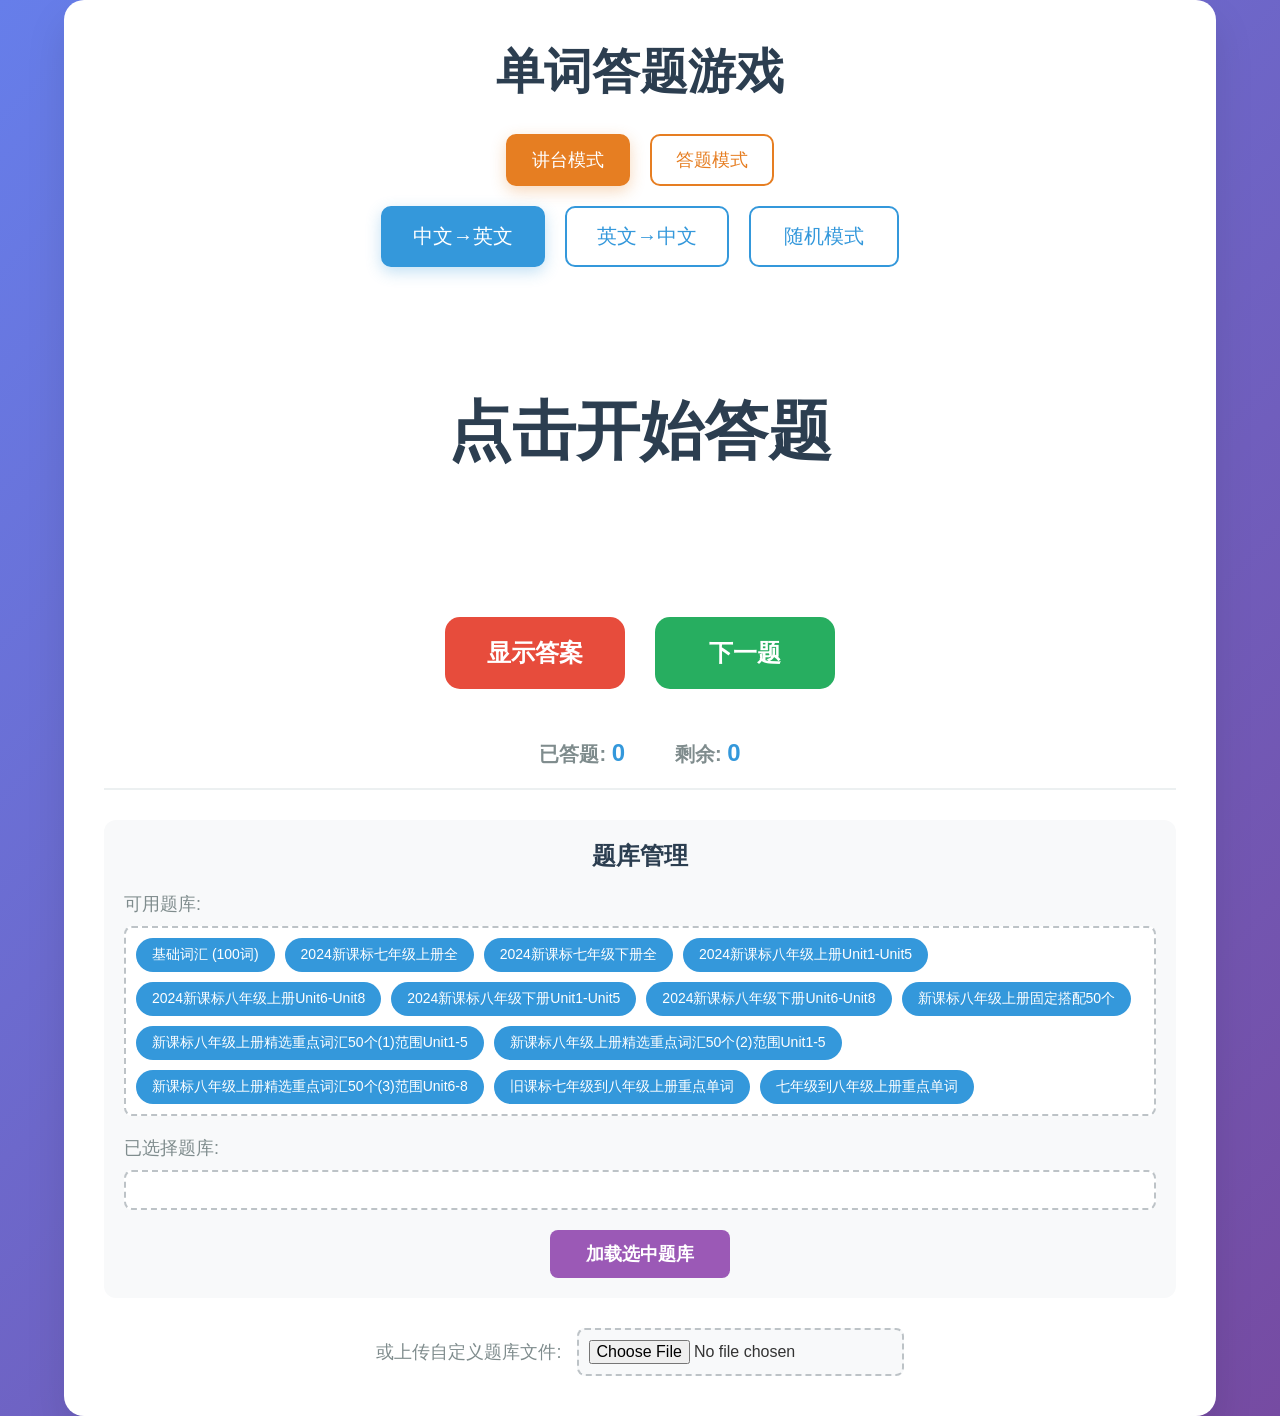
==== index.html @ ac14f1bc "feat: 加入多选题库 fix: 题库名称错误 feat: 加入更多题库" ====
<!DOCTYPE html>
<html lang="zh-CN">
<head>
    <meta charset="UTF-8">
    <meta name="viewport" content="width=device-width, initial-scale=1.0">
    <title>单词答题游戏</title>
    <link rel="stylesheet" href="styles.css">
</head>
<body>
    <div class="container">
        <header>
            <h1>单词答题游戏</h1>
            <div class="app-mode-selector">
                <button id="lecture-mode" class="app-mode-btn active">讲台模式</button>
                <button id="quiz-mode" class="app-mode-btn">答题模式</button>
            </div>
            <div class="mode-selector">
                <button id="chinese-to-english" class="mode-btn active">中文→英文</button>
                <button id="english-to-chinese" class="mode-btn">英文→中文</button>
                <button id="random-mode" class="mode-btn">随机模式</button>
            </div>
        </header>
        
        <main>
            <div class="question-area">
                <div id="question" class="question-text">点击开始答题</div>
                <div id="answer" class="answer-text hidden"></div>
            </div>
            
            <!-- 讲台模式控制 -->
            <div class="lecture-controls">
                <button id="show-answer" class="control-btn">显示答案</button>
                <button id="next-question" class="control-btn">下一题</button>
            </div>
            
            <!-- 答题模式控制 -->
            <div class="quiz-controls" style="display: none;">
                <div class="options-container">
                    <button class="option-btn" id="option-a"></button>
                    <button class="option-btn" id="option-b"></button>
                    <button class="option-btn" id="option-c"></button>
                    <button class="option-btn" id="option-d"></button>
                </div>
                <div class="quiz-result" id="quiz-result"></div>
                <button id="next-quiz-question" class="control-btn">下一题</button>
            </div>
            
            <div class="stats">
                <span>已答题: <span id="answered-count">0</span></span>
                <span>剩余: <span id="remaining-count">0</span></span>
            </div>
        </main>
        
        <footer>
            <div class="bank-management">
                <h3>题库管理</h3>
                <div class="available-banks">
                    <label>可用题库:</label>
                    <div id="bank-list" class="bank-list">
                        <!-- 动态加载的题库列表 -->
                    </div>
                </div>
                <div class="selected-banks">
                    <label>已选择题库:</label>
                    <div id="selected-bank-list" class="selected-bank-list">
                        <!-- 已选择的题库 -->
                    </div>
                </div>
                <button id="load-selected-banks" class="control-btn">加载选中题库</button>
            </div>
            <div class="file-upload">
                <label for="csv-file">或上传自定义题库文件:</label>
                <input type="file" id="csv-file" accept=".csv">
            </div>
        </footer>
    </div>
    
    <script src="script.js"></script>
</body>
</html>
---- styles.css ----
/* 全局样式 */
* {
    margin: 0;
    padding: 0;
    box-sizing: border-box;
}

body {
    font-family: 'Microsoft YaHei', '微软雅黑', Arial, sans-serif;
    background: linear-gradient(135deg, #667eea 0%, #764ba2 100%);
    min-height: 100vh;
    display: flex;
    justify-content: center;
    align-items: center;
    color: #333;
}

/* 容器样式 */
.container {
    background: white;
    border-radius: 20px;
    box-shadow: 0 20px 40px rgba(0,0,0,0.1);
    padding: 40px;
    max-width: 1200px;
    width: 90%;
    min-height: 600px;
    display: flex;
    flex-direction: column;
}

/* 头部区域 */
header {
    text-align: center;
    margin-bottom: 40px;
}

header h1 {
    font-size: 48px;
    color: #2c3e50;
    margin-bottom: 30px;
    font-weight: bold;
}

.mode-selector {
    display: flex;
    justify-content: center;
    gap: 20px;
    flex-wrap: wrap;
}

/* 模式按钮 */
.mode-btn {
    padding: 15px 30px;
    font-size: 20px;
    border: 2px solid #3498db;
    background: white;
    color: #3498db;
    border-radius: 10px;
    cursor: pointer;
    transition: all 0.3s ease;
    min-width: 150px;
}

.mode-btn:hover {
    background: #3498db;
    color: white;
    transform: translateY(-2px);
}

.mode-btn.active {
    background: #3498db;
    color: white;
    box-shadow: 0 5px 15px rgba(52, 152, 219, 0.3);
}

/* 主要内容区域 */
main {
    flex: 1;
    display: flex;
    flex-direction: column;
}

/* 题目显示区域 */
.question-area {
    flex: 1;
    display: flex;
    flex-direction: column;
    justify-content: center;
    align-items: center;
    margin: 40px 0;
    min-height: 200px;
}

.question-text {
    font-size: 64px;
    font-weight: bold;
    color: #2c3e50;
    text-align: center;
    margin-bottom: 30px;
    line-height: 1.4;
}

.answer-text {
    font-size: 48px;
    color: #27ae60;
    text-align: center;
    opacity: 0;
    transform: translateY(20px);
    transition: all 0.5s ease;
}

.answer-text.show {
    opacity: 1;
    transform: translateY(0);
}

/* 应用模式选择器 */
.app-mode-selector {
    display: flex;
    justify-content: center;
    gap: 20px;
    margin: 20px 0;
}

.app-mode-btn {
    padding: 12px 24px;
    font-size: 18px;
    border: 2px solid #e67e22;
    background: white;
    color: #e67e22;
    border-radius: 10px;
    cursor: pointer;
    transition: all 0.3s ease;
    min-width: 120px;
}

.app-mode-btn:hover {
    background: #e67e22;
    color: white;
    transform: translateY(-2px);
}

.app-mode-btn.active {
    background: #e67e22;
    color: white;
    box-shadow: 0 5px 15px rgba(230, 126, 34, 0.3);
}

/* 讲台模式控制 */
.lecture-controls {
    display: flex;
    justify-content: center;
    gap: 30px;
    margin: 30px 0;
}

/* 答题模式控制 */
.quiz-controls {
    display: flex;
    flex-direction: column;
    align-items: center;
    gap: 20px;
    margin: 30px 0;
}

.options-container {
    display: grid;
    grid-template-columns: 1fr 1fr;
    gap: 15px;
    width: 100%;
    max-width: 600px;
}

.option-btn {
    padding: 20px 30px;
    font-size: 20px;
    border: 2px solid #3498db;
    background: white;
    color: #3498db;
    border-radius: 12px;
    cursor: pointer;
    transition: all 0.3s ease;
    min-height: 60px;
    text-align: center;
}

.option-btn:hover {
    background: #3498db;
    color: white;
    transform: translateY(-2px);
}

.option-btn.correct {
    background: #27ae60;
    color: white;
    border-color: #27ae60;
}

.option-btn.incorrect {
    background: #e74c3c;
    color: white;
    border-color: #e74c3c;
}

.option-btn:disabled {
    cursor: not-allowed;
    opacity: 0.7;
}

.quiz-result {
    font-size: 24px;
    font-weight: bold;
    text-align: center;
    min-height: 30px;
    margin: 10px 0;
}

.quiz-result.correct {
    color: #27ae60;
}

.quiz-result.incorrect {
    color: #e74c3c;
}

.control-btn {
    padding: 20px 40px;
    font-size: 24px;
    border: none;
    border-radius: 15px;
    cursor: pointer;
    transition: all 0.3s ease;
    font-weight: bold;
    min-width: 180px;
}

#show-answer {
    background: #e74c3c;
    color: white;
}

#show-answer:hover {
    background: #c0392b;
    transform: translateY(-2px);
    box-shadow: 0 5px 15px rgba(231, 76, 60, 0.3);
}

#next-question {
    background: #27ae60;
    color: white;
}

#next-question:hover {
    background: #229954;
    transform: translateY(-2px);
    box-shadow: 0 5px 15px rgba(39, 174, 96, 0.3);
}

/* 统计信息 */
.stats {
    display: flex;
    justify-content: center;
    gap: 50px;
    font-size: 20px;
    color: #7f8c8d;
    margin: 20px 0;
}

.stats span {
    font-weight: bold;
}

#answered-count, #remaining-count {
    color: #3498db;
    font-size: 24px;
}

/* 底部区域 */
footer {
    margin-top: auto;
    padding-top: 30px;
    border-top: 2px solid #ecf0f1;
}

/* 内置题库选择器 */
.built-in-banks {
    display: flex;
    align-items: center;
    justify-content: center;
    gap: 15px;
    font-size: 18px;
    margin-bottom: 20px;
    flex-wrap: wrap;
}

.built-in-banks label {
    color: #7f8c8d;
}

#built-in-selector {
    padding: 10px 15px;
    border: 2px solid #bdc3c7;
    border-radius: 8px;
    background: white;
    font-size: 16px;
    cursor: pointer;
    min-width: 200px;
}

#built-in-selector:hover {
    border-color: #3498db;
}

#load-built-in {
    padding: 10px 20px;
    font-size: 16px;
    background: #9b59b6;
    color: white;
    border: none;
    border-radius: 8px;
    cursor: pointer;
    transition: all 0.3s ease;
}

#load-built-in:hover {
    background: #8e44ad;
    transform: translateY(-2px);
    box-shadow: 0 5px 15px rgba(155, 89, 182, 0.3);
}

/* 文件上传区域 */
.file-upload {
    display: flex;
    align-items: center;
    justify-content: center;
    gap: 15px;
    font-size: 18px;
}

.file-upload label {
    color: #7f8c8d;
}

#csv-file {
    padding: 10px;
    border: 2px dashed #bdc3c7;
    border-radius: 8px;
    background: #f8f9fa;
    cursor: pointer;
    font-size: 16px;
}

#csv-file:hover {
    border-color: #3498db;
    background: #ebf3fd;
}

/* 特殊状态样式 */
.hidden {
    display: none;
}

.show {
    display: block;
}

.loading {
    opacity: 0.6;
    pointer-events: none;
}

.error {
    color: #e74c3c;
    font-size: 18px;
    text-align: center;
    margin: 20px 0;
}

/* 响应式设计 */
@media (max-width: 768px) {
    .container {
        padding: 20px;
        margin: 20px;
    }
    
    header h1 {
        font-size: 36px;
    }
    
    .question-text {
        font-size: 48px;
    }
    
    .answer-text {
        font-size: 36px;
    }
    
    .mode-btn, .control-btn {
        font-size: 18px;
        padding: 15px 25px;
    }
    
    .mode-selector {
        gap: 10px;
    }
    
    .controls {
        gap: 20px;
    }
    
    .stats {
        gap: 30px;
        font-size: 18px;
    }
}

/* 一体机大屏幕优化 */
@media (min-width: 1920px) {
    .container {
        max-width: 1400px;
        padding: 60px;
    }
    
    header h1 {
        font-size: 56px;
    }
    
    .question-text {
        font-size: 72px;
    }
    
    .answer-text {
        font-size: 56px;
    }
    
    .mode-btn {
        font-size: 24px;
        padding: 20px 40px;
    }
    
    .control-btn {
        font-size: 28px;
        padding: 25px 50px;
    }
}

/* 动画效果 */
@keyframes fadeIn {
    from {
        opacity: 0;
        transform: translateY(30px);
    }
    to {
        opacity: 1;
        transform: translateY(0);
    }
}

@keyframes slideIn {
    from {
        transform: translateX(-100%);
        opacity: 0;
    }
    to {
        transform: translateX(0);
        opacity: 1;
    }
}

/* 触摸设备优化 */
@media (hover: none) and (pointer: coarse) {
    .mode-btn, .control-btn {
        padding: 25px 45px;
        font-size: 26px;
    }
    
    .question-text {
        font-size: 68px;
    }
    
    .answer-text {
        font-size: 52px;
    }
}

/* 高对比度模式支持 */
@media (prefers-contrast: high) {
    .container {
        border: 3px solid #000;
    }
    
    .mode-btn, .control-btn {
        border-width: 3px;
    }
    
    .question-text, .answer-text {
        text-shadow: 2px 2px 4px rgba(0,0,0,0.3);
    }
}

/* 减少动画模式 */
@media (prefers-reduced-motion: reduce) {
    * {
        animation-duration: 0.01ms !important;
        animation-iteration-count: 1 !important;
        transition-duration: 0.01ms !important;
    }
}

/* 题库管理 */
.bank-management {
    margin-bottom: 30px;
    padding: 20px;
    background: #f8f9fa;
    border-radius: 12px;
}

.bank-management h3 {
    text-align: center;
    color: #2c3e50;
    margin-bottom: 20px;
    font-size: 24px;
}

.available-banks, .selected-banks {
    margin-bottom: 20px;
}

.available-banks label, .selected-banks label {
    display: block;
    color: #7f8c8d;
    font-size: 18px;
    margin-bottom: 10px;
}

.bank-list, .selected-bank-list {
    display: flex;
    flex-wrap: wrap;
    gap: 10px;
    min-height: 40px;
    padding: 10px;
    background: white;
    border: 2px dashed #bdc3c7;
    border-radius: 8px;
}

.bank-item {
    padding: 8px 16px;
    background: #3498db;
    color: white;
    border-radius: 20px;
    font-size: 14px;
    cursor: pointer;
    transition: all 0.3s ease;
    white-space: nowrap;
}

.bank-item:hover {
    background: #2980b9;
    transform: translateY(-1px);
}

.bank-item.selected {
    background: #27ae60;
}

.bank-item.selected:hover {
    background: #229954;
}

#load-selected-banks {
    display: block;
    margin: 0 auto;
    padding: 12px 30px;
    font-size: 18px;
    background: #9b59b6;
    color: white;
    border: none;
    border-radius: 8px;
    cursor: pointer;
    transition: all 0.3s ease;
}

#load-selected-banks:hover {
    background: #8e44ad;
    transform: translateY(-2px);
    box-shadow: 0 5px 15px rgba(155, 89, 182, 0.3);
}
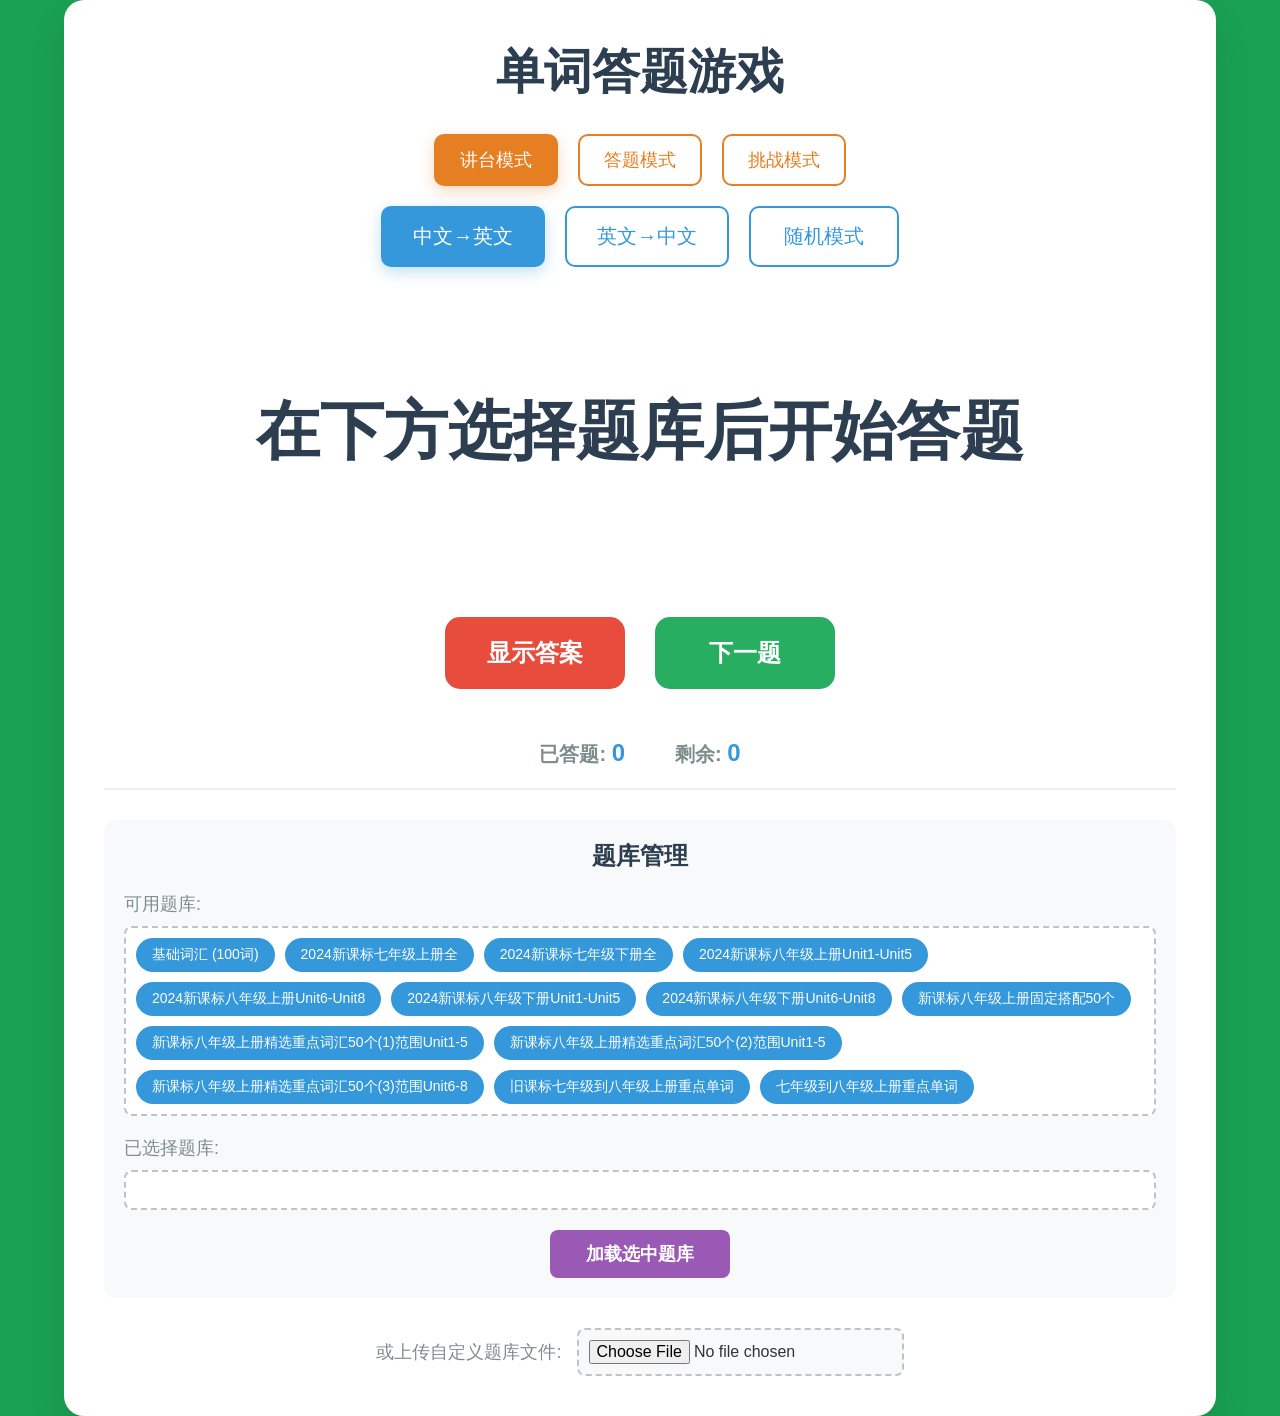
==== commit 29a7535a: "122" ====
--- a/index.html
+++ b/index.html
@@ -13,8 +13,9 @@
             <div class="app-mode-selector">
                 <button id="lecture-mode" class="app-mode-btn active">讲台模式</button>
                 <button id="quiz-mode" class="app-mode-btn">答题模式</button>
+                <button id="challenge-mode" class="app-mode-btn">挑战模式</button>
             </div>
-            <div class="mode-selector">
+            <div class="mode-selector" id="regular-mode-selector">
                 <button id="chinese-to-english" class="mode-btn active">中文→英文</button>
                 <button id="english-to-chinese" class="mode-btn">英文→中文</button>
                 <button id="random-mode" class="mode-btn">随机模式</button>
@@ -23,7 +24,7 @@
         
         <main>
             <div class="question-area">
-                <div id="question" class="question-text">点击开始答题</div>
+                <div id="question" class="question-text">在下方选择题库后开始答题</div>
                 <div id="answer" class="answer-text hidden"></div>
             </div>
             
@@ -43,6 +44,69 @@
                 </div>
                 <div class="quiz-result" id="quiz-result"></div>
                 <button id="next-quiz-question" class="control-btn">下一题</button>
+            </div>
+            
+            <!-- 挑战模式控制 -->
+            <div class="challenge-controls" style="display: none;">
+                <div class="challenge-mode-selection">
+                    <h3>选择挑战模式</h3>
+                    <div class="challenge-mode-options">
+                        <button class="challenge-mode-btn" data-mode="chinese-to-english">中文→英文</button>
+                        <button class="challenge-mode-btn" data-mode="english-to-chinese">英文→中文</button>
+                        <button class="challenge-mode-btn" data-mode="random">随机模式</button>
+                    </div>
+                </div>
+                <div class="challenge-quiz-interface" style="display: none;">
+                    <div class="challenge-timer">
+                        <span>用时: <span id="challenge-time">00:00</span></span>
+                    </div>
+                    <div class="challenge-score">
+                        <span>得分: <span id="challenge-score">0</span></span>
+                    </div>
+                    <div class="options-container">
+                        <button class="option-btn" id="challenge-option-a"></button>
+                        <button class="option-btn" id="challenge-option-b"></button>
+                        <button class="option-btn" id="challenge-option-c"></button>
+                        <button class="option-btn" id="challenge-option-d"></button>
+                    </div>
+                    <div class="quiz-result" id="challenge-result"></div>
+                    <button id="next-challenge-question" class="control-btn">下一题</button>
+                </div>
+            </div>
+            
+            <!-- 挑战模式结果 -->
+            <div class="challenge-results" style="display: none;">
+                <h2>挑战完成！</h2>
+                <div class="results-summary">
+                    <div class="result-item">
+                        <span>总用时:</span>
+                        <span id="total-time">00:00</span>
+                    </div>
+                    <div class="result-item">
+                        <span>总得分:</span>
+                        <span id="final-score">0</span>
+                    </div>
+                    <div class="result-item">
+                        <span>正确率:</span>
+                        <span id="accuracy">0%</span>
+                    </div>
+                    <div class="result-item">
+                        <span>能力分:</span>
+                        <span id="ability-score">0</span>
+                    </div>
+                </div>
+                <div class="results-details">
+                    <h3>答题详情</h3>
+                    <div id="wrong-questions" class="wrong-questions">
+                        <h4>错题 (置顶显示)</h4>
+                        <div id="wrong-list"></div>
+                    </div>
+                    <div id="correct-questions" class="correct-questions">
+                        <h4>正确题目</h4>
+                        <div id="correct-list"></div>
+                    </div>
+                </div>
+                <button id="restart-challenge" class="control-btn">重新开始挑战</button>
             </div>
             
             <div class="stats">
--- a/styles.css
+++ b/styles.css
@@ -7,8 +7,8 @@
 
 body {
     font-family: 'Microsoft YaHei', '微软雅黑', Arial, sans-serif;
-    background: linear-gradient(135deg, #667eea 0%, #764ba2 100%);
-    min-height: 100vh;
+    background: #1aa152;
+    min-height: 100vh;  
     display: flex;
     justify-content: center;
     align-items: center;
@@ -169,6 +169,7 @@
     gap: 15px;
     width: 100%;
     max-width: 600px;
+    margin: 0 auto;
 }
 
 .option-btn {
@@ -182,6 +183,9 @@
     transition: all 0.3s ease;
     min-height: 60px;
     text-align: center;
+    display: flex;
+    align-items: center;
+    justify-content: center;
 }
 
 .option-btn:hover {
@@ -585,4 +589,256 @@
     background: #8e44ad;
     transform: translateY(-2px);
     box-shadow: 0 5px 15px rgba(155, 89, 182, 0.3);
+}
+
+/* 挑战模式样式 */
+.challenge-controls {
+    display: flex;
+    flex-direction: column;
+    align-items: center;
+    gap: 20px;
+    margin: 30px 0;
+}
+
+.challenge-mode-selection {
+    text-align: center;
+    margin-bottom: 30px;
+}
+
+.challenge-mode-selection h3 {
+    font-size: 28px;
+    color: #2c3e50;
+    margin-bottom: 20px;
+}
+
+.challenge-mode-options {
+    display: flex;
+    justify-content: center;
+    gap: 20px;
+    flex-wrap: wrap;
+}
+
+.challenge-mode-btn {
+    padding: 15px 30px;
+    font-size: 20px;
+    border: 2px solid #e67e22;
+    background: white;
+    color: #e67e22;
+    border-radius: 10px;
+    cursor: pointer;
+    transition: all 0.3s ease;
+    min-width: 150px;
+}
+
+.challenge-mode-btn:hover {
+    background: #e67e22;
+    color: white;
+    transform: translateY(-2px);
+}
+
+.challenge-quiz-interface {
+    display: flex;
+    flex-direction: column;
+    align-items: center;
+    gap: 20px;
+    width: 100%;
+}
+
+.challenge-timer, .challenge-score {
+    font-size: 24px;
+    font-weight: bold;
+    color: #2c3e50;
+    background: #f8f9fa;
+    padding: 10px 20px;
+    border-radius: 8px;
+    margin: 10px 0;
+}
+
+.challenge-timer span, .challenge-score span {
+    color: #e74c3c;
+}
+
+/* 挑战模式结果样式 */
+.challenge-results {
+    text-align: center;
+    padding: 40px 20px;
+}
+
+.challenge-results h2 {
+    font-size: 36px;
+    color: #27ae60;
+    margin-bottom: 30px;
+}
+
+.results-summary {
+    display: flex;
+    justify-content: center;
+    gap: 40px;
+    margin-bottom: 40px;
+    flex-wrap: wrap;
+}
+
+.result-item {
+    display: flex;
+    flex-direction: column;
+    align-items: center;
+    background: #f8f9fa;
+    padding: 20px;
+    border-radius: 12px;
+    min-width: 120px;
+}
+
+.result-item span:first-child {
+    font-size: 18px;
+    color: #7f8c8d;
+    margin-bottom: 10px;
+}
+
+.result-item span:last-child {
+    font-size: 32px;
+    font-weight: bold;
+    color: #2c3e50;
+}
+
+.results-details {
+    text-align: left;
+    max-width: 800px;
+    margin: 0 auto;
+}
+
+.results-details h3 {
+    font-size: 24px;
+    color: #2c3e50;
+    margin-bottom: 20px;
+    text-align: center;
+}
+
+.wrong-questions, .correct-questions {
+    margin-bottom: 30px;
+}
+
+.wrong-questions h4 {
+    color: #e74c3c;
+    font-size: 20px;
+    margin-bottom: 15px;
+}
+
+.correct-questions h4 {
+    color: #27ae60;
+    font-size: 20px;
+    margin-bottom: 15px;
+}
+
+.result-question {
+    background: white;
+    border: 2px solid #ecf0f1;
+    border-radius: 8px;
+    padding: 15px;
+    margin-bottom: 10px;
+}
+
+.result-question.wrong {
+    border-color: #e74c3c;
+    background: #fdf2f2;
+}
+
+.result-question.correct {
+    border-color: #27ae60;
+    background: #f0f9f0;
+}
+
+.result-question .question-text {
+    font-size: 18px;
+    font-weight: bold;
+    color: #2c3e50;
+    margin-bottom: 10px;
+}
+
+.answer-comparison {
+    display: flex;
+    justify-content: space-between;
+    gap: 20px;
+    flex-wrap: wrap;
+}
+
+.user-answer {
+    color: #e74c3c;
+    font-weight: bold;
+}
+
+.correct-answer {
+    color: #27ae60;
+    font-weight: bold;
+}
+
+.no-questions {
+    text-align: center;
+    color: #7f8c8d;
+    font-style: italic;
+    padding: 20px;
+}
+
+#restart-challenge {
+    background: #9b59b6;
+    color: white;
+    margin-top: 30px;
+}
+
+#restart-challenge:hover {
+    background: #8e44ad;
+    transform: translateY(-2px);
+    box-shadow: 0 5px 15px rgba(155, 89, 182, 0.3);
+}
+
+/* 挑战模式响应式设计 */
+@media (max-width: 768px) {
+    .challenge-mode-options {
+        flex-direction: column;
+        align-items: center;
+    }
+    
+    .challenge-mode-btn {
+        width: 100%;
+        max-width: 300px;
+    }
+    
+    .challenge-quiz-interface .options-container {
+        grid-template-columns: 1fr;
+        max-width: 400px;
+    }
+    
+    .results-summary {
+        flex-direction: column;
+        align-items: center;
+        gap: 20px;
+    }
+    
+    .answer-comparison {
+        flex-direction: column;
+        gap: 10px;
+    }
+}
+
+@media (min-width: 1920px) {
+    .challenge-mode-selection h3 {
+        font-size: 32px;
+    }
+    
+    .challenge-mode-btn {
+        font-size: 24px;
+        padding: 20px 40px;
+    }
+    
+    .challenge-timer, .challenge-score {
+        font-size: 28px;
+        padding: 15px 25px;
+    }
+    
+    .results-details h3 {
+        font-size: 28px;
+    }
+    
+    .wrong-questions h4, .correct-questions h4 {
+        font-size: 24px;
+    }
 }
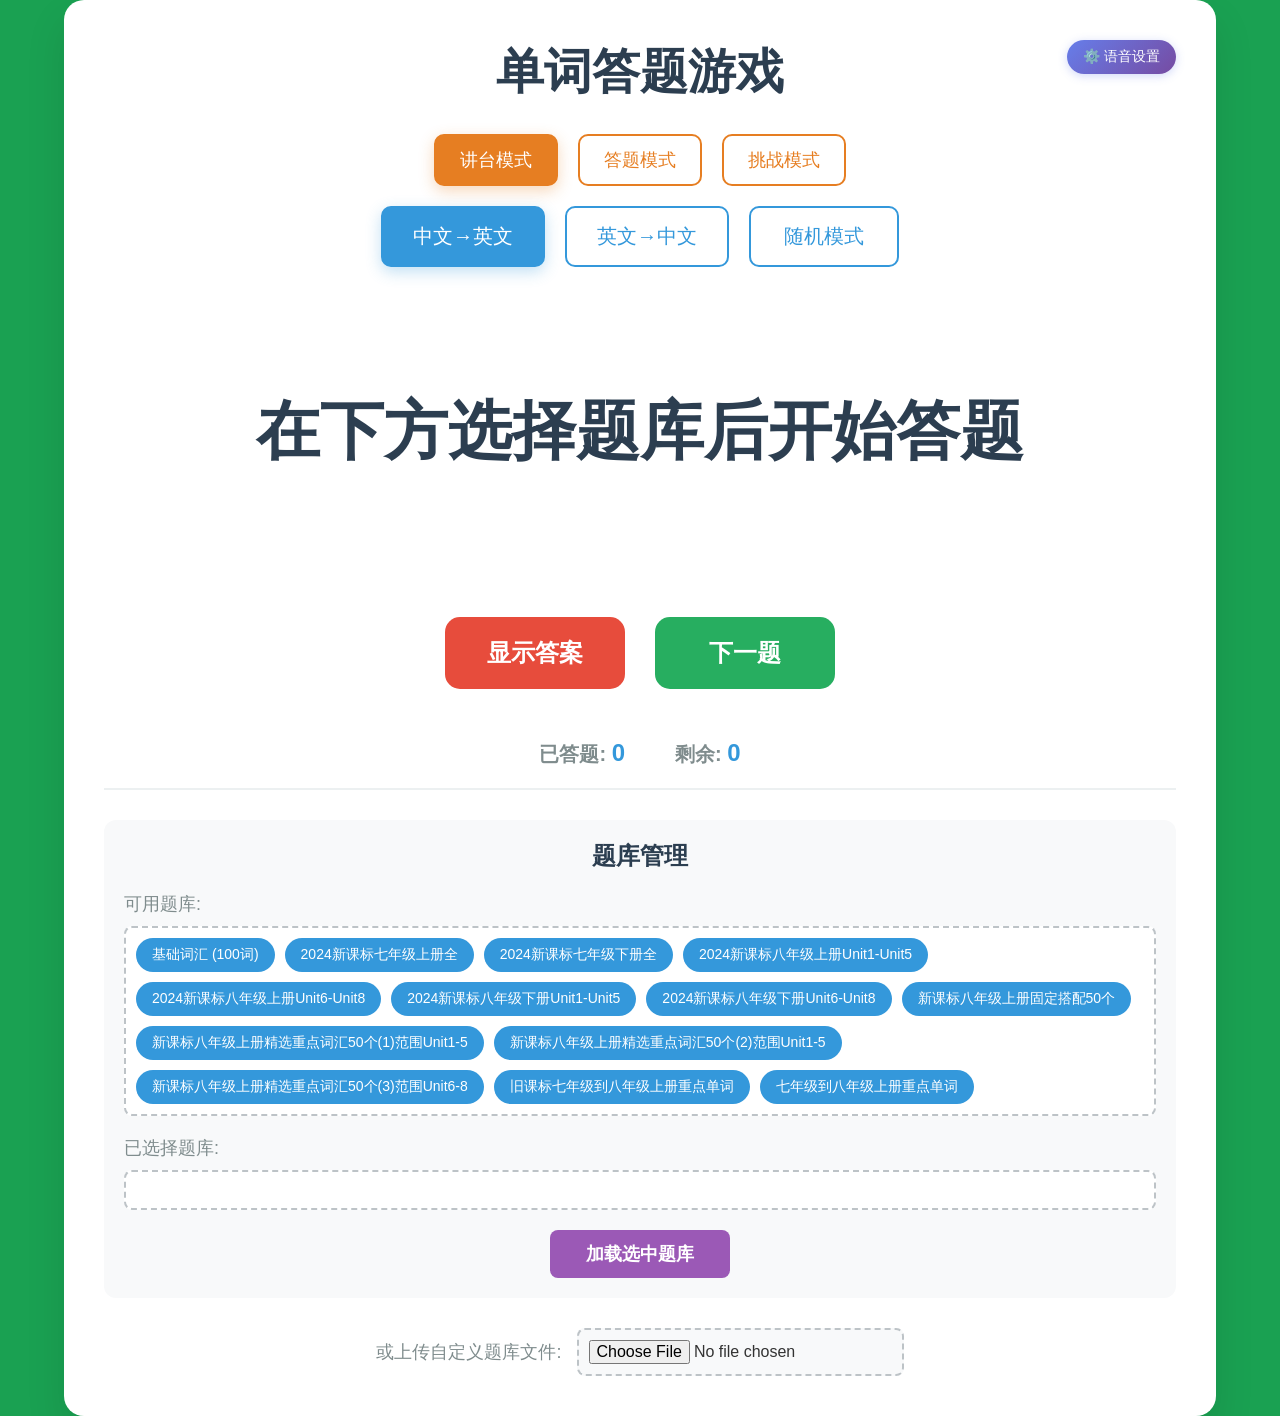
==== commit 2bc6805c: "55555" ====
--- a/index.html
+++ b/index.html
@@ -20,12 +20,45 @@
                 <button id="english-to-chinese" class="mode-btn">英文→中文</button>
                 <button id="random-mode" class="mode-btn">随机模式</button>
             </div>
+            <div class="speech-settings">
+                <button id="speech-settings-btn" class="speech-settings-btn" title="语音设置">
+                    ⚙️ 语音设置
+                </button>
+                <div id="speech-panel" class="speech-panel hidden">
+                    <h4>语音设置</h4>
+                    <div class="setting-item">
+                        <label for="speech-rate">语速:</label>
+                        <input type="range" id="speech-rate" min="0.5" max="2" step="0.1" value="0.8">
+                        <span id="speech-rate-value">0.8</span>
+                    </div>
+                    <div class="setting-item">
+                        <label for="speech-pitch">音调:</label>
+                        <input type="range" id="speech-pitch" min="0.5" max="2" step="0.1" value="1.0">
+                        <span id="speech-pitch-value">1.0</span>
+                    </div>
+                    <div class="setting-item">
+                        <label for="speech-volume">音量:</label>
+                        <input type="range" id="speech-volume" min="0" max="1" step="0.1" value="1.0">
+                        <span id="speech-volume-value">1.0</span>
+                    </div>
+                    <div class="setting-item">
+                        <label for="auto-speak">自动发音:</label>
+                        <input type="checkbox" id="auto-speak">
+                    </div>
+                    <button id="close-speech-panel" class="close-panel-btn">关闭</button>
+                </div>
+            </div>
         </header>
         
         <main>
             <div class="question-area">
                 <div id="question" class="question-text">在下方选择题库后开始答题</div>
+                <div id="question-phonetic" class="phonetic-text"></div>
                 <div id="answer" class="answer-text hidden"></div>
+                <div id="answer-phonetic" class="phonetic-text"></div>
+                <button id="speak-btn" class="speak-btn" title="点击发音" style="display: none;">
+                    🔊 发音
+                </button>
             </div>
             
             <!-- 讲台模式控制 -->
@@ -57,6 +90,16 @@
                     </div>
                 </div>
                 <div class="challenge-quiz-interface" style="display: none;">
+                    <div class="challenge-settings">
+                        <label>自动切换时间:</label>
+                        <select id="auto-switch-time">
+                            <option value="0.1">0.1秒</option>
+                            <option value="0.3" selected>0.3秒</option>
+                            <option value="0.5">0.5秒</option>
+                            <option value="1.0">1.0秒</option>
+                            <option value="0">从不</option>
+                        </select>
+                    </div>
                     <div class="challenge-timer">
                         <span>用时: <span id="challenge-time">00:00</span></span>
                     </div>
@@ -138,7 +181,11 @@
             </div>
         </footer>
     </div>
-    
+        <!-- 中文拼音转换库 -->
+    <script src="pinyin-pro.js"></script>
+    <!-- 英文音标数据 -->
+    <script src="json/en_US.json" type="application/json"></script>
+    <script src="json/en_UK.json" type="application/json"></script>
     <script src="script.js"></script>
 </body>
 </html>
--- a/styles.css
+++ b/styles.css
@@ -3,6 +3,51 @@
     margin: 0;
     padding: 0;
     box-sizing: border-box;
+}
+
+/* 发音按钮样式 */
+.speak-btn {
+    background: linear-gradient(135deg, #667eea 0%, #764ba2 100%);
+    color: white;
+    border: none;
+    padding: 10px 20px;
+    border-radius: 25px;
+    cursor: pointer;
+    font-size: 16px;
+    font-weight: bold;
+    margin-top: 15px;
+    transition: all 0.3s ease;
+    box-shadow: 0 4px 15px rgba(102, 126, 234, 0.3);
+    display: inline-flex;
+    align-items: center;
+    gap: 8px;
+}
+
+.speak-btn:hover {
+    transform: translateY(-2px);
+    box-shadow: 0 6px 20px rgba(102, 126, 234, 0.4);
+}
+
+.speak-btn:active {
+    transform: translateY(0);
+    box-shadow: 0 2px 10px rgba(102, 126, 234, 0.3);
+}
+
+.speak-btn.speaking {
+    background: linear-gradient(135deg, #f093fb 0%, #f5576c 100%);
+    animation: pulse 1.5s infinite;
+}
+
+@keyframes pulse {
+    0% {
+        box-shadow: 0 4px 15px rgba(240, 147, 251, 0.3);
+    }
+    50% {
+        box-shadow: 0 4px 25px rgba(240, 147, 251, 0.6);
+    }
+    100% {
+        box-shadow: 0 4px 15px rgba(240, 147, 251, 0.3);
+    }
 }
 
 body {
@@ -32,6 +77,7 @@
 header {
     text-align: center;
     margin-bottom: 40px;
+    position: relative;
 }
 
 header h1 {
@@ -39,6 +85,121 @@
     color: #2c3e50;
     margin-bottom: 30px;
     font-weight: bold;
+}
+
+/* 拼音和音标样式 */
+.phonetic-text {
+    font-size: 18px;
+    color: #7f8c8d;
+    font-style: italic;
+    margin-top: 8px;
+    margin-bottom: 15px;
+    text-align: center;
+    font-family: 'Arial', sans-serif;
+    letter-spacing: 1px;
+}
+
+.phonetic-text:empty {
+    display: none;
+}
+
+/* 语音设置样式 */
+.speech-settings {
+    position: absolute;
+    top: 0;
+    right: 0;
+}
+
+.speech-settings-btn {
+    background: linear-gradient(135deg, #667eea 0%, #764ba2 100%);
+    color: white;
+    border: none;
+    padding: 8px 16px;
+    border-radius: 20px;
+    cursor: pointer;
+    font-size: 14px;
+    transition: all 0.3s ease;
+    box-shadow: 0 2px 10px rgba(102, 126, 234, 0.3);
+}
+
+.speech-settings-btn:hover {
+    transform: translateY(-1px);
+    box-shadow: 0 4px 15px rgba(102, 126, 234, 0.4);
+}
+
+.speech-panel {
+    position: absolute;
+    top: 50px;
+    right: 0;
+    background: white;
+    border-radius: 15px;
+    box-shadow: 0 10px 30px rgba(0,0,0,0.2);
+    padding: 20px;
+    width: 300px;
+    z-index: 1000;
+    border: 1px solid #e0e0e0;
+}
+
+.speech-panel.hidden {
+    display: none;
+}
+
+.speech-panel h4 {
+    margin-bottom: 15px;
+    color: #2c3e50;
+    font-size: 18px;
+    text-align: center;
+}
+
+.setting-item {
+    display: flex;
+    align-items: center;
+    margin-bottom: 15px;
+    gap: 10px;
+}
+
+.setting-item label {
+    font-weight: bold;
+    color: #555;
+    min-width: 60px;
+    font-size: 14px;
+}
+
+.setting-item input[type="range"] {
+    flex: 1;
+    margin: 0 5px;
+}
+
+.setting-item input[type="checkbox"] {
+    width: 18px;
+    height: 18px;
+}
+
+.setting-item span {
+    min-width: 30px;
+    text-align: center;
+    font-weight: bold;
+    color: #667eea;
+    font-size: 12px;
+}
+
+.close-panel-btn {
+    width: 100%;
+    background: #95a5a6;
+    color: white;
+    border: none;
+    padding: 10px;
+    border-radius: 8px;
+    cursor: pointer;
+    font-size: 14px;
+    font-weight: bold;
+    transition: all 0.3s ease;
+    margin-top: 10px;
+}
+
+.close-panel-btn:hover {
+    background: #7f8c8d;
+    transform: translateY(-1px);
 }
 
 .mode-selector {
@@ -644,6 +805,44 @@
     width: 100%;
 }
 
+.challenge-settings {
+    display: flex;
+    align-items: center;
+    gap: 15px;
+    margin-bottom: 20px;
+    padding: 15px 25px;
+    background: #f8f9fa;
+    border-radius: 12px;
+    border: 2px solid #e67e22;
+}
+
+.challenge-settings label {
+    font-size: 18px;
+    color: #2c3e50;
+    font-weight: bold;
+}
+
+#auto-switch-time {
+    padding: 8px 15px;
+    font-size: 16px;
+    border: 2px solid #bdc3c7;
+    border-radius: 8px;
+    background: white;
+    color: #2c3e50;
+    cursor: pointer;
+    min-width: 120px;
+}
+
+#auto-switch-time:hover {
+    border-color: #e67e22;
+}
+
+#auto-switch-time:focus {
+    outline: none;
+    border-color: #e67e22;
+    box-shadow: 0 0 0 3px rgba(230, 126, 34, 0.1);
+}
+
 .challenge-timer, .challenge-score {
     font-size: 24px;
     font-weight: bold;
@@ -790,6 +989,24 @@
     box-shadow: 0 5px 15px rgba(155, 89, 182, 0.3);
 }
 
+/* 响应式设计 - 挑战模式设置 */
+@media (max-width: 768px) {
+    .challenge-settings {
+        flex-direction: column;
+        text-align: center;
+        gap: 10px;
+    }
+    
+    .challenge-settings label {
+        margin-bottom: 5px;
+    }
+    
+    #auto-switch-time {
+        width: 100%;
+        max-width: 200px;
+    }
+}
+
 /* 挑战模式响应式设计 */
 @media (max-width: 768px) {
     .challenge-mode-options {
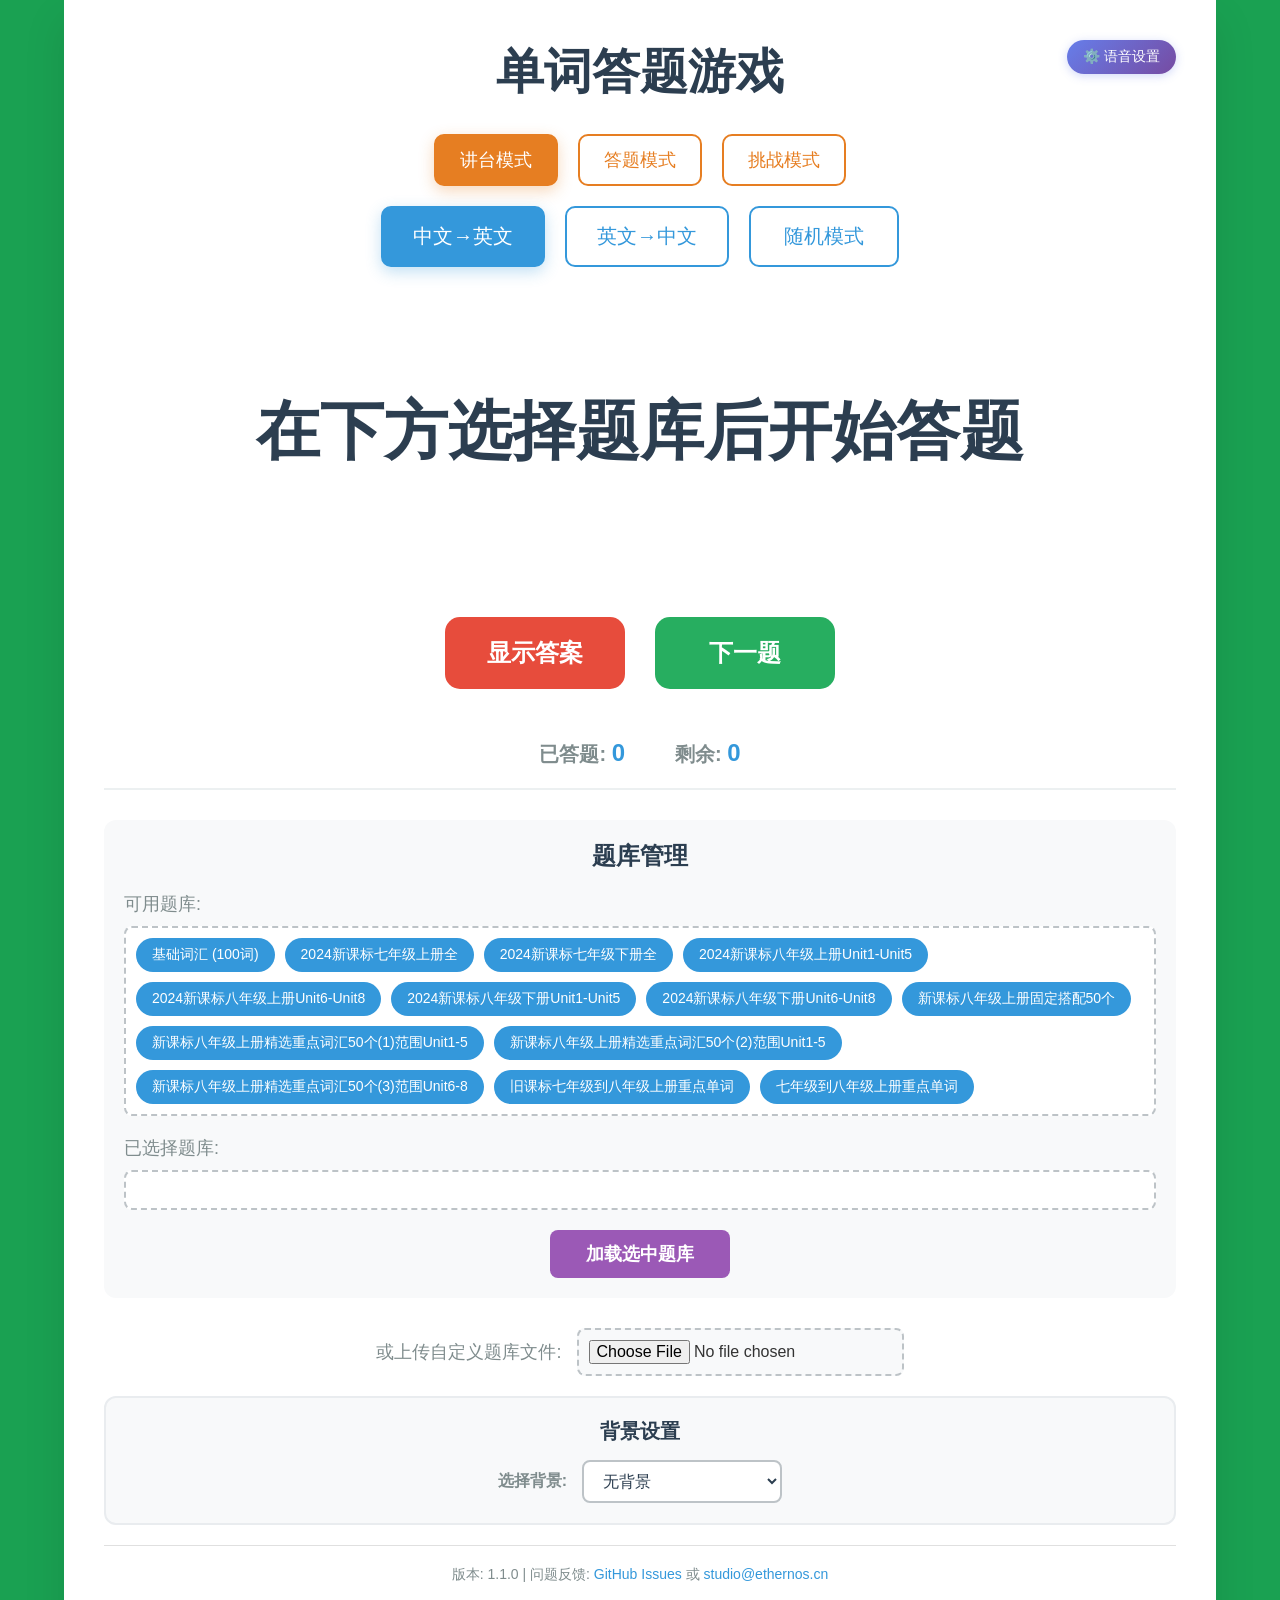
==== commit e202fc87: "feat: 加入背景" ====
--- a/index.html
+++ b/index.html
@@ -180,6 +180,27 @@
                 <input type="file" id="csv-file" accept=".csv">
             </div>
         </footer>
+        
+        <!-- 背景设置 -->
+        <div class="background-settings">
+            <h4>背景设置</h4>
+            <div class="background-options">
+                <label>选择背景:</label>
+                <select id="background-selector">
+                    <option value="none">无背景</option>
+                    <option value="images/BA.jpg">BA</option>
+                </select>
+            </div>
+        </div>
+        
+        <!-- 版本信息和反馈 -->
+        <div class="version-info">
+            <div class="version-text">
+                版本: 1.1.0 |
+                问题反馈: <a href="https://github.com/dhjs0000/QuizSlide/issues" target="_blank">GitHub Issues</a> 或
+                <a href="mailto:studio@ethernos.cn">studio@ethernos.cn</a>
+            </div>
+        </div>
     </div>
         <!-- 中文拼音转换库 -->
     <script src="pinyin-pro.js"></script>
--- a/styles.css
+++ b/styles.css
@@ -53,17 +53,25 @@
 body {
     font-family: 'Microsoft YaHei', '微软雅黑', Arial, sans-serif;
     background: #1aa152;
-    min-height: 100vh;  
+    background-size: cover;
+    background-position: center;
+    background-repeat: no-repeat;
+    background-attachment: fixed;
+    min-height: 100vh;
     display: flex;
     justify-content: center;
     align-items: center;
     color: #333;
+    transition: background-image 0.5s ease;
+}
+
+body.has-background {
+    background-color: transparent;
 }
 
 /* 容器样式 */
 .container {
     background: white;
-    border-radius: 20px;
     box-shadow: 0 20px 40px rgba(0,0,0,0.1);
     padding: 40px;
     max-width: 1200px;
@@ -1058,4 +1066,130 @@
     .wrong-questions h4, .correct-questions h4 {
         font-size: 24px;
     }
+}
+
+/* 版本信息样式 */
+.version-info {
+    margin-top: 20px;
+    padding-top: 20px;
+    border-top: 1px solid #e0e0e0;
+    text-align: center;
+}
+
+/* 背景设置样式 */
+.background-settings {
+    margin-top: 20px;
+    padding: 20px;
+    background: #f8f9fa;
+    border-radius: 12px;
+    border: 2px solid #e9ecef;
+}
+
+.background-settings h4 {
+    text-align: center;
+    color: #2c3e50;
+    margin-bottom: 15px;
+    font-size: 20px;
+}
+
+.background-options {
+    display: flex;
+    align-items: center;
+    justify-content: center;
+    gap: 15px;
+    flex-wrap: wrap;
+}
+
+.background-options label {
+    color: #7f8c8d;
+    font-size: 16px;
+    font-weight: bold;
+}
+
+#background-selector {
+    padding: 10px 15px;
+    border: 2px solid #bdc3c7;
+    border-radius: 8px;
+    background: white;
+    font-size: 16px;
+    cursor: pointer;
+    min-width: 200px;
+    color: #2c3e50;
+}
+
+#background-selector:hover {
+    border-color: #3498db;
+}
+
+#background-selector:focus {
+    outline: none;
+    border-color: #3498db;
+    box-shadow: 0 0 0 3px rgba(52, 152, 219, 0.1);
+}
+
+/* 响应式设计 - 背景设置 */
+@media (max-width: 768px) {
+    .background-settings {
+        padding: 15px;
+    }
+    
+    .background-settings h4 {
+        font-size: 18px;
+    }
+    
+    .background-options {
+        flex-direction: column;
+        gap: 10px;
+    }
+    
+    #background-selector {
+        width: 100%;
+        max-width: 250px;
+    }
+}
+
+@media (min-width: 1920px) {
+    .background-settings h4 {
+        font-size: 24px;
+    }
+    
+    .background-options label {
+        font-size: 18px;
+    }
+    
+    #background-selector {
+        font-size: 18px;
+        padding: 12px 18px;
+        min-width: 250px;
+    }
+}
+
+.version-text {
+    font-size: 14px;
+    color: #7f8c8d;
+    font-family: 'Microsoft YaHei', '微软雅黑', Arial, sans-serif;
+}
+
+.version-text a {
+    color: #3498db;
+    text-decoration: none;
+    transition: color 0.3s ease;
+}
+
+.version-text a:hover {
+    color: #2980b9;
+    text-decoration: underline;
+}
+
+/* 响应式设计 - 版本信息 */
+@media (max-width: 768px) {
+    .version-text {
+        font-size: 12px;
+    }
+}
+
+@media (min-width: 1920px) {
+    .version-text {
+        font-size: 16px;
+    }
 }
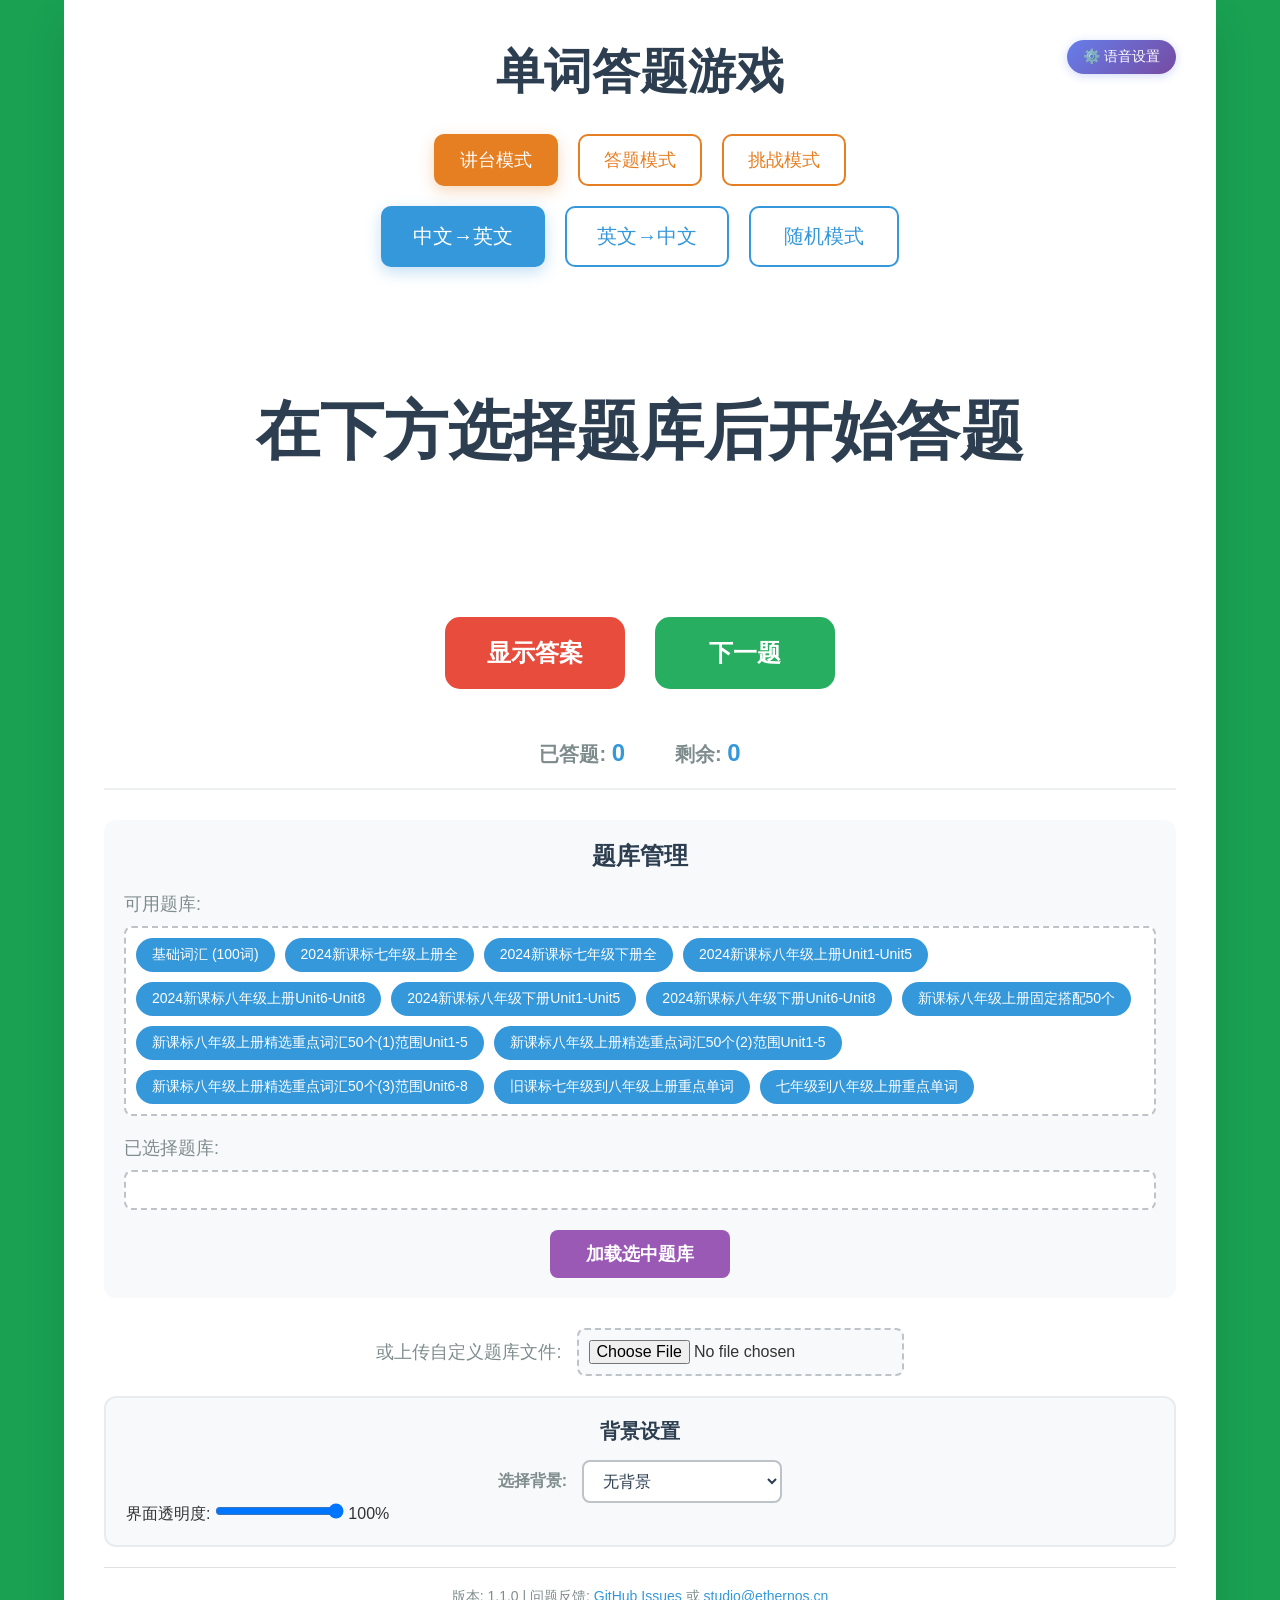
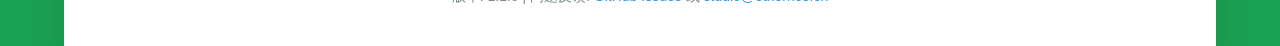
==== commit 01d6135e: "feat: 加入透明度选项" ====
--- a/index.html
+++ b/index.html
@@ -188,8 +188,13 @@
                 <label>选择背景:</label>
                 <select id="background-selector">
                     <option value="none">无背景</option>
-                    <option value="images/BA.jpg">BA</option>
+                    <option value="images/BA.jpg">默认背景</option>
                 </select>
+            </div>
+            <div class="transparency-options">
+                <label for="container-transparency">界面透明度:</label>
+                <input type="range" id="container-transparency" min="0.3" max="1.0" step="0.1" value="1.0">
+                <span id="transparency-value">100%</span>
             </div>
         </div>
         
--- a/styles.css
+++ b/styles.css
@@ -1157,6 +1157,48 @@
         font-size: 18px;
     }
     
+    /* 透明度选项样式 */
+    .transparency-options {
+        display: flex;
+        align-items: center;
+        justify-content: center;
+        gap: 15px;
+        margin-top: 15px;
+        flex-wrap: wrap;
+    }
+    
+    .transparency-options label {
+        color: #7f8c8d;
+        font-size: 16px;
+        font-weight: bold;
+    }
+    
+    #background-transparency {
+        flex: 1;
+        max-width: 200px;
+        margin: 0 10px;
+    }
+    
+    #transparency-value {
+        min-width: 40px;
+        text-align: center;
+        font-weight: bold;
+        color: #3498db;
+        font-size: 14px;
+    }
+    
+    /* 背景图片叠加层 */
+    body.has-background::before {
+        content: '';
+        position: fixed;
+        top: 0;
+        left: 0;
+        width: 100%;
+        height: 100%;
+        background: inherit;
+        z-index: -1;
+    }
+    
     #background-selector {
         font-size: 18px;
         padding: 12px 18px;
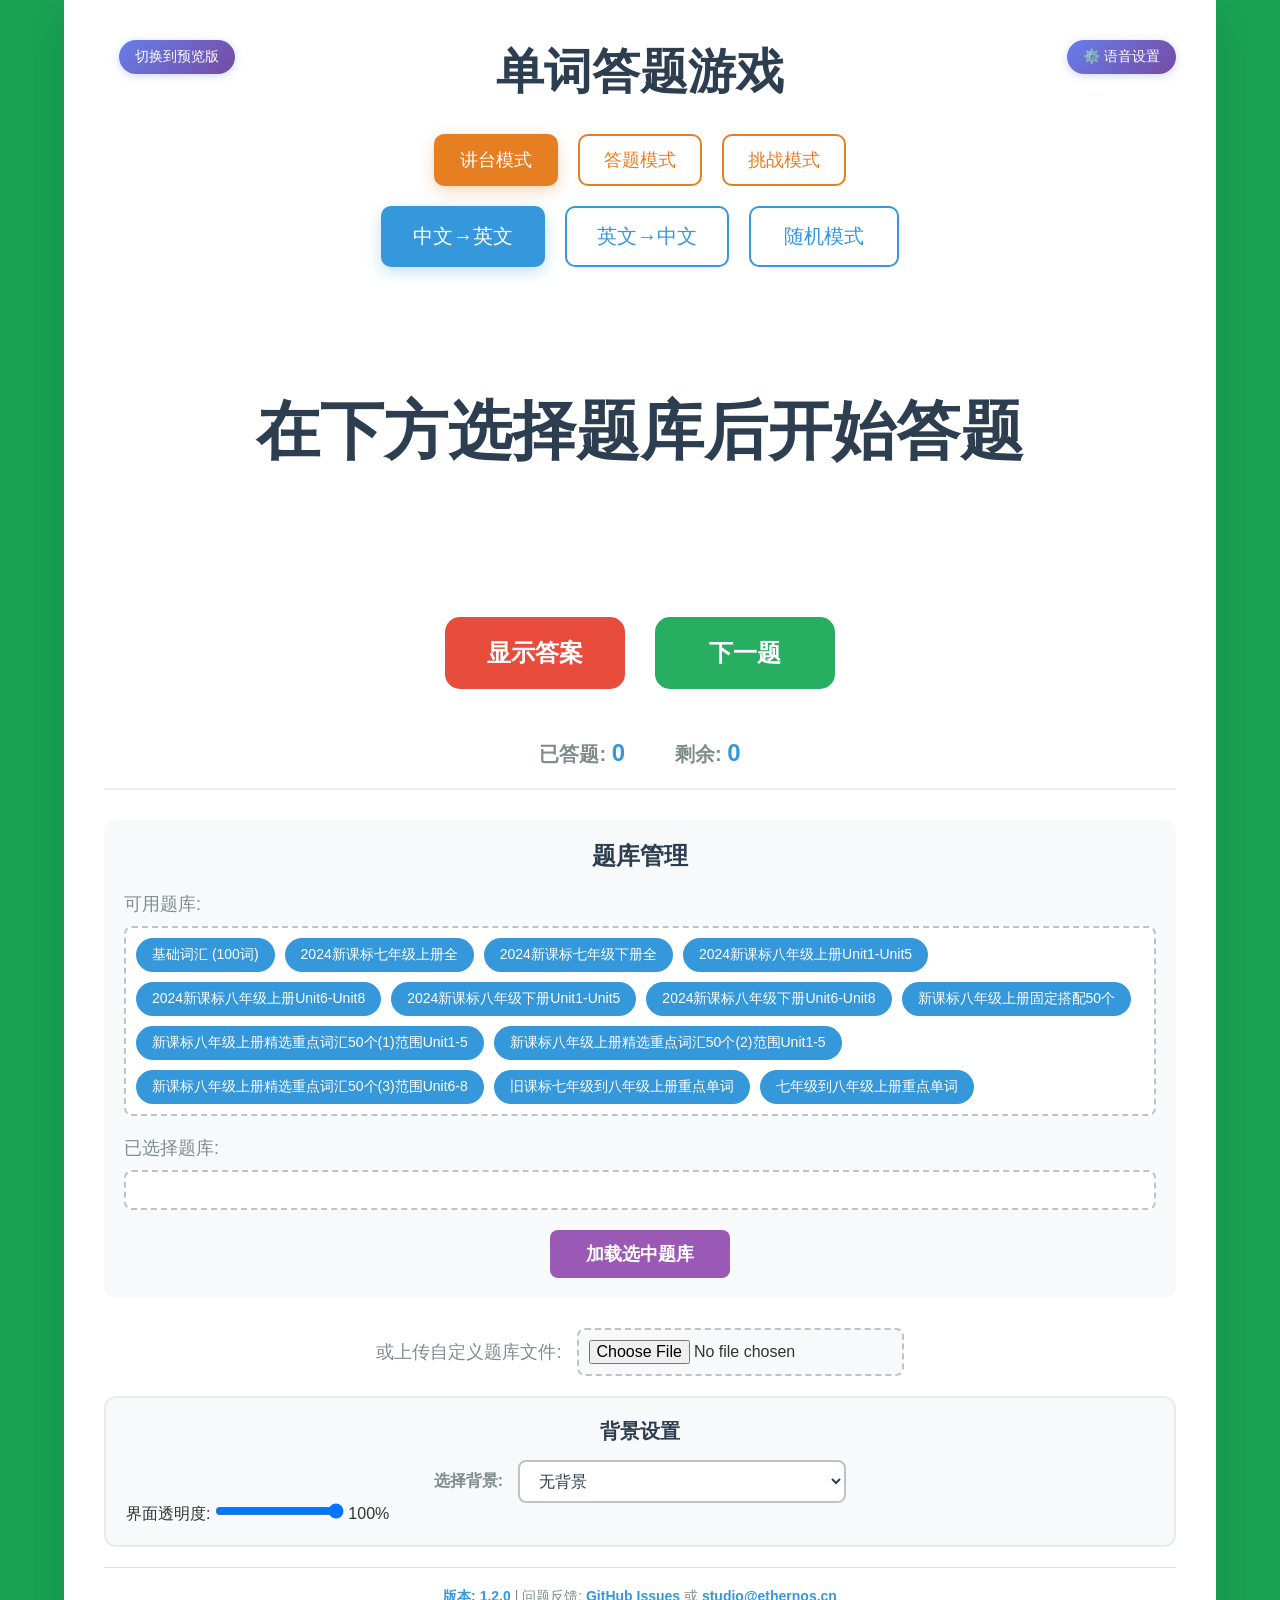
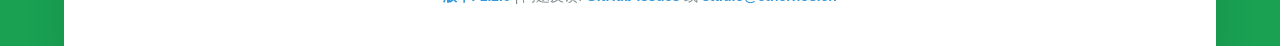
==== commit 020daf44: "chore: 更新版本信息，将预览版合并进正式版" ====
--- a/index.html
+++ b/index.html
@@ -15,6 +15,9 @@
                 <button id="quiz-mode" class="app-mode-btn">答题模式</button>
                 <button id="challenge-mode" class="app-mode-btn">挑战模式</button>
             </div>
+            <div class="preview-switch">
+                <button id="preview-mode" class="preview-btn">切换到预览版</button>
+            </div>
             <div class="mode-selector" id="regular-mode-selector">
                 <button id="chinese-to-english" class="mode-btn active">中文→英文</button>
                 <button id="english-to-chinese" class="mode-btn">英文→中文</button>
@@ -53,9 +56,9 @@
         <main>
             <div class="question-area">
                 <div id="question" class="question-text">在下方选择题库后开始答题</div>
-                <div id="question-phonetic" class="phonetic-text"></div>
+                <div id="question-phonetic" class="phonetic-container"></div>
                 <div id="answer" class="answer-text hidden"></div>
-                <div id="answer-phonetic" class="phonetic-text"></div>
+                <div id="answer-phonetic" class="phonetic-container"></div>
                 <button id="speak-btn" class="speak-btn" title="点击发音" style="display: none;">
                     🔊 发音
                 </button>
@@ -87,6 +90,11 @@
                         <button class="challenge-mode-btn" data-mode="chinese-to-english">中文→英文</button>
                         <button class="challenge-mode-btn" data-mode="english-to-chinese">英文→中文</button>
                         <button class="challenge-mode-btn" data-mode="random">随机模式</button>
+                    </div>
+                    <div class="challenge-question-count">
+                        <label for="challenge-question-count">题目数量:</label>
+                        <input type="number" id="challenge-question-count" min="5" max="100" value="20" step="5">
+                        <span class="question-count-hint">(5-100题，默认20题)</span>
                     </div>
                 </div>
                 <div class="challenge-quiz-interface" style="display: none;">
@@ -188,7 +196,10 @@
                 <label>选择背景:</label>
                 <select id="background-selector">
                     <option value="none">无背景</option>
-                    <option value="images/BA.jpg">默认背景</option>
+                    <option value="images/BA.jpg">Game "Blue Archive" Wallpaper - Dark</option>
+                    <option value="images/BA_Light.jpg">Game "Blue Archive" Wallpaper - Light</option>
+                    <option value="images/HZXH.jpg">Hangzhou West Lake</option>
+                    <option value="images/Great Wall.png">The Great Wall of China</option>
                 </select>
             </div>
             <div class="transparency-options">
@@ -201,17 +212,18 @@
         <!-- 版本信息和反馈 -->
         <div class="version-info">
             <div class="version-text">
-                版本: 1.1.0 |
+                <a href="version.html">版本: 1.2.0</a> |
                 问题反馈: <a href="https://github.com/dhjs0000/QuizSlide/issues" target="_blank">GitHub Issues</a> 或
                 <a href="mailto:studio@ethernos.cn">studio@ethernos.cn</a>
             </div>
         </div>
     </div>
         <!-- 中文拼音转换库 -->
-    <script src="pinyin-pro.js"></script>
-    <!-- 英文音标数据 -->
-    <script src="json/en_US.json" type="application/json"></script>
-    <script src="json/en_UK.json" type="application/json"></script>
-    <script src="script.js"></script>
+        <script src="pinyin-pro.js"></script>
+        <!-- 英文音标数据 -->
+        <script src="json/en_US.json" type="application/json"></script>
+        <script src="json/en_UK.json" type="application/json"></script>
+        <script src="script.js"></script>
+    <script src="main.js"></script>
 </body>
 </html>
--- a/styles.css
+++ b/styles.css
@@ -1,3 +1,107 @@
+/* 预览版警告样式 */
+.preview-warning {
+    position: fixed;
+    top: 0;
+    left: 0;
+    right: 0;
+    background: linear-gradient(135deg, #ff6b6b, #ffa500);
+    color: white;
+    padding: 12px 20px;
+    z-index: 10000;
+    box-shadow: 0 2px 10px rgba(0,0,0,0.2);
+    animation: slideDown 0.3s ease;
+}
+
+.warning-content {
+    display: flex;
+    align-items: center;
+    justify-content: center;
+    max-width: 1200px;
+    margin: 0 auto;
+    position: relative;
+}
+
+.warning-icon {
+    font-size: 20px;
+    margin-right: 10px;
+    animation: pulse 1.5s infinite;
+}
+
+.warning-text {
+    font-size: 14px;
+    font-weight: 500;
+}
+
+.warning-close {
+    position: absolute;
+    right: 0;
+    background: none;
+    border: none;
+    color: white;
+    font-size: 24px;
+    cursor: pointer;
+    padding: 0;
+    width: 30px;
+    height: 30px;
+    display: flex;
+    align-items: center;
+    justify-content: center;
+    border-radius: 50%;
+    transition: background-color 0.2s ease;
+}
+
+.warning-close:hover {
+    background-color: rgba(255,255,255,0.2);
+}
+
+@keyframes slideDown {
+    from {
+        transform: translateY(-100%);
+        opacity: 0;
+    }
+    to {
+        transform: translateY(0);
+        opacity: 1;
+    }
+}
+
+@keyframes pulse {
+    0%, 100% {
+        transform: scale(1);
+    }
+    50% {
+        transform: scale(1.1);
+    }
+}
+
+/* 为警告栏预留空间 */
+body.has-preview-warning {
+    padding-top: 50px;
+}
+
+/* 预览版按钮样式 */
+.preview-btn {
+    background: linear-gradient(135deg, #667eea 0%, #764ba2 100%);
+    color: white;
+    border: none;
+    padding: 8px 16px;
+    border-radius: 20px;
+    cursor: pointer;
+    font-size: 14px;
+    font-weight: 500;
+    transition: all 0.3s ease;
+    box-shadow: 0 2px 8px rgba(102, 126, 234, 0.3);
+}
+
+.preview-btn:hover {
+    transform: translateY(-2px);
+    box-shadow: 0 4px 15px rgba(102, 126, 234, 0.4);
+}
+
+.preview-switch {
+    margin-left: 15px;
+}
+
 /* 全局样式 */
 * {
     margin: 0;
@@ -96,18 +200,45 @@
 }
 
 /* 拼音和音标样式 */
+.phonetic-container {
+    display: flex;
+    justify-content: center;
+    gap: 30px;
+    margin-top: 8px;
+    margin-bottom: 15px;
+    flex-wrap: wrap;
+}
+
+.phonetic-item {
+    display: flex;
+    align-items: center;
+    gap: 8px;
+    background: rgba(127, 140, 141, 0.1);
+    padding: 8px 15px;
+    border-radius: 20px;
+    border: 1px solid rgba(127, 140, 141, 0.2);
+}
+
+.phonetic-label {
+    font-size: 14px;
+    color: #7f8c8d;
+    font-weight: bold;
+    font-family: 'Microsoft YaHei', '微软雅黑', Arial, sans-serif;
+}
+
 .phonetic-text {
     font-size: 18px;
     color: #7f8c8d;
     font-style: italic;
-    margin-top: 8px;
-    margin-bottom: 15px;
-    text-align: center;
     font-family: 'Arial', sans-serif;
     letter-spacing: 1px;
 }
 
 .phonetic-text:empty {
+    display: none;
+}
+
+.phonetic-container:empty {
     display: none;
 }
 
@@ -315,6 +446,31 @@
     box-shadow: 0 5px 15px rgba(230, 126, 34, 0.3);
 }
 
+/* 预览版切换按钮 */
+.preview-switch {
+    position: absolute;
+    top: 0;
+    left: 0;
+}
+
+.preview-btn {
+    background: linear-gradient(135deg, #ff6b6b 0%, #ee5a24 100%);
+    color: white;
+    border: none;
+    padding: 8px 16px;
+    border-radius: 20px;
+    cursor: pointer;
+    font-size: 14px;
+    transition: all 0.3s ease;
+    box-shadow: 0 2px 10px rgba(255, 107, 107, 0.3);
+    font-weight: bold;
+}
+
+.preview-btn:hover {
+    transform: translateY(-1px);
+    box-shadow: 0 4px 15px rgba(255, 107, 107, 0.4);
+}
+
 /* 讲台模式控制 */
 .lecture-controls {
     display: flex;
@@ -549,41 +705,233 @@
     margin: 20px 0;
 }
 
-/* 响应式设计 */
+/* 响应式设计 - 手机端优化 */
 @media (max-width: 768px) {
+    body {
+        background-size: cover;
+        background-position: center;
+        min-height: 100vh;
+        padding: 0;
+        margin: 0;
+    }
+    
     .container {
-        padding: 20px;
-        margin: 20px;
+        padding: 15px;
+        margin: 10px;
+        width: calc(100% - 20px);
+        min-height: calc(100vh - 20px);
+        box-shadow: 0 10px 20px rgba(0,0,0,0.1);
+        border-radius: 10px;
+    }
+    
+    /* 预览警告栏手机端适配 */
+    .preview-warning {
+        padding: 8px 15px;
+        font-size: 12px;
+    }
+    
+    .warning-content {
+        padding: 0 10px;
+    }
+    
+    .warning-text {
+        font-size: 12px;
+        line-height: 1.4;
+    }
+    
+    .warning-close {
+        font-size: 20px;
+        width: 25px;
+        height: 25px;
+    }
+    
+    body.has-preview-warning {
+        padding-top: 40px;
+    }
+    
+    header {
+        margin-bottom: 20px;
+        padding: 0 10px;
     }
     
     header h1 {
-        font-size: 36px;
+        font-size: 28px;
+        margin-bottom: 15px;
+        line-height: 1.2;
+    }
+    
+    /* 语音设置面板手机端适配 */
+    .speech-settings {
+        position: static;
+        text-align: right;
+        margin-bottom: 15px;
+    }
+    
+    .speech-panel {
+        position: fixed;
+        top: 50%;
+        left: 50%;
+        transform: translate(-50%, -50%);
+        width: 90%;
+        max-width: 320px;
+        right: auto;
+        z-index: 2000;
+    }
+    
+    .question-area {
+        margin: 20px 0;
+        min-height: 150px;
+        padding: 0 10px;
     }
     
     .question-text {
-        font-size: 48px;
+        font-size: 32px;
+        margin-bottom: 20px;
+        line-height: 1.3;
+        word-break: break-word;
     }
     
     .answer-text {
-        font-size: 36px;
-    }
-    
-    .mode-btn, .control-btn {
+        font-size: 24px;
+    }
+    
+    .phonetic-container {
+        gap: 15px;
+        margin-top: 5px;
+        margin-bottom: 10px;
+    }
+    
+    .phonetic-item {
+        padding: 6px 12px;
+        border-radius: 15px;
+        gap: 6px;
+    }
+    
+    .phonetic-label {
+        font-size: 12px;
+    }
+    
+    .phonetic-text {
+        font-size: 16px;
+        margin-top: 0;
+        margin-bottom: 0;
+    }
+    
+    /* 模式选择器手机端优化 */
+    .mode-selector {
+        gap: 8px;
+        margin: 15px 0;
+    }
+    
+    .mode-btn {
+        font-size: 16px;
+        padding: 12px 20px;
+        min-width: 120px;
+        border-radius: 8px;
+        flex: 1;
+        max-width: 160px;
+    }
+    
+    /* 应用模式选择器 */
+    .app-mode-selector {
+        gap: 10px;
+        margin: 15px 0;
+    }
+    
+    .app-mode-btn {
+        font-size: 16px;
+        padding: 10px 18px;
+        min-width: 100px;
+    }
+    
+    /* 控制按钮手机端优化 */
+    .lecture-controls {
+        gap: 15px;
+        margin: 20px 0;
+        flex-wrap: wrap;
+    }
+    
+    .quiz-controls {
+        gap: 15px;
+        margin: 20px 0;
+    }
+    
+    .control-btn {
         font-size: 18px;
-        padding: 15px 25px;
-    }
-    
-    .mode-selector {
+        padding: 15px 30px;
+        min-width: 150px;
+        border-radius: 12px;
+    }
+    
+    /* 答题选项手机端优化 */
+    .options-container {
         gap: 10px;
-    }
-    
-    .controls {
+        max-width: 100%;
+        padding: 0 10px;
+    }
+    
+    .option-btn {
+        padding: 15px 20px;
+        font-size: 16px;
+        min-height: 50px;
+        border-radius: 10px;
+    }
+    
+    .quiz-result {
+        font-size: 18px;
+        margin: 8px 0;
+    }
+    
+    /* 统计信息手机端优化 */
+    .stats {
         gap: 20px;
-    }
-    
-    .stats {
-        gap: 30px;
-        font-size: 18px;
+        font-size: 16px;
+        margin: 15px 0;
+        flex-wrap: wrap;
+    }
+    
+    #answered-count, #remaining-count {
+        font-size: 20px;
+    }
+    
+    /* 文件上传区域手机端优化 */
+    .file-upload {
+        flex-direction: column;
+        gap: 10px;
+        font-size: 16px;
+        text-align: center;
+    }
+    
+    #csv-file {
+        width: 100%;
+        max-width: 280px;
+        font-size: 14px;
+        padding: 8px;
+    }
+    
+    /* 内置题库选择器 */
+    .built-in-banks {
+        flex-direction: column;
+        gap: 10px;
+        font-size: 16px;
+        text-align: center;
+    }
+    
+    #built-in-selector {
+        width: 100%;
+        max-width: 280px;
+        font-size: 14px;
+        padding: 8px 12px;
+    }
+    
+    #load-built-in {
+        font-size: 14px;
+        padding: 8px 16px;
+    }
+    
+    footer {
+        padding-top: 20px;
+        margin-top: 20px;
     }
 }
 
@@ -805,6 +1153,47 @@
     transform: translateY(-2px);
 }
 
+/* 挑战模式题目数量设置 */
+.challenge-question-count {
+    margin-top: 30px;
+    padding: 20px;
+    background: white;
+    border-radius: 10px;
+    box-shadow: 0 2px 10px rgba(0, 0, 0, 0.05);
+    text-align: center;
+}
+
+.challenge-question-count label {
+    font-size: 16px;
+    font-weight: 600;
+    color: #2c3e50;
+    margin-right: 15px;
+}
+
+.challenge-question-count input[type="number"] {
+    padding: 10px 15px;
+    border: 2px solid #e0e0e0;
+    border-radius: 8px;
+    font-size: 16px;
+    width: 80px;
+    text-align: center;
+    transition: border-color 0.3s ease;
+}
+
+.challenge-question-count input[type="number"]:focus {
+    outline: none;
+    border-color: #e67e22;
+    box-shadow: 0 0 0 3px rgba(230, 126, 34, 0.1);
+}
+
+.question-count-hint {
+    font-size: 14px;
+    color: #7f8c8d;
+    margin-left: 10px;
+    display: block;
+    margin-top: 8px;
+}
+
 .challenge-quiz-interface {
     display: flex;
     flex-direction: column;
@@ -995,6 +1384,227 @@
     background: #8e44ad;
     transform: translateY(-2px);
     box-shadow: 0 5px 15px rgba(155, 89, 182, 0.3);
+}
+
+/* 题库管理手机端优化 */
+@media (max-width: 768px) {
+    .bank-management {
+        padding: 15px;
+        margin-bottom: 20px;
+    }
+    
+    .bank-management h3 {
+        font-size: 20px;
+        margin-bottom: 15px;
+    }
+    
+    .available-banks, .selected-banks {
+        margin-bottom: 15px;
+    }
+    
+    .available-banks label, .selected-banks label {
+        font-size: 16px;
+        margin-bottom: 8px;
+        text-align: center;
+    }
+    
+    .bank-list, .selected-bank-list {
+        gap: 8px;
+        padding: 8px;
+        min-height: 35px;
+    }
+    
+    .bank-item {
+        padding: 6px 12px;
+        font-size: 12px;
+        border-radius: 15px;
+    }
+    
+    #load-selected-banks {
+        font-size: 16px;
+        padding: 10px 24px;
+    }
+}
+
+/* 挑战模式手机端全面优化 */
+@media (max-width: 768px) {
+    .challenge-controls {
+        gap: 15px;
+        margin: 20px 0;
+    }
+    
+    .challenge-mode-selection {
+        margin-bottom: 20px;
+        padding: 0 10px;
+    }
+    
+    .challenge-mode-selection h3 {
+        font-size: 22px;
+        margin-bottom: 15px;
+        line-height: 1.3;
+    }
+    
+    .challenge-mode-options {
+        gap: 12px;
+        flex-direction: column;
+        align-items: center;
+    }
+    
+    .challenge-mode-btn {
+        width: 100%;
+        max-width: 280px;
+        font-size: 18px;
+        padding: 12px 24px;
+        border-radius: 8px;
+    }
+    
+    .challenge-question-count {
+        margin-top: 20px;
+        padding: 15px;
+    }
+    
+    .challenge-question-count label {
+        font-size: 14px;
+        margin-right: 10px;
+        display: block;
+        margin-bottom: 8px;
+        text-align: center;
+    }
+    
+    .challenge-question-count input[type="number"] {
+        width: 100%;
+        max-width: 120px;
+        font-size: 14px;
+        padding: 8px 12px;
+    }
+    
+    .question-count-hint {
+        font-size: 12px;
+        margin-left: 0;
+        margin-top: 5px;
+        text-align: center;
+    }
+    
+    .challenge-quiz-interface {
+        gap: 15px;
+    }
+    
+    .challenge-settings {
+        flex-direction: column;
+        text-align: center;
+        gap: 10px;
+        margin-bottom: 15px;
+        padding: 12px 20px;
+    }
+    
+    .challenge-settings label {
+        font-size: 16px;
+        margin-bottom: 5px;
+    }
+    
+    #auto-switch-time {
+        width: 100%;
+        max-width: 180px;
+        font-size: 14px;
+        padding: 6px 12px;
+    }
+    
+    .challenge-timer, .challenge-score {
+        font-size: 20px;
+        padding: 8px 16px;
+        margin: 8px 0;
+    }
+    
+    .challenge-quiz-interface .options-container {
+        grid-template-columns: 1fr;
+        max-width: 100%;
+        padding: 0 10px;
+        gap: 12px;
+    }
+    
+    .challenge-quiz-interface .option-btn {
+        padding: 18px 20px;
+        font-size: 18px;
+        min-height: 55px;
+    }
+    
+    /* 挑战模式结果页面手机端优化 */
+    .challenge-results {
+        padding: 20px 15px;
+    }
+    
+    .challenge-results h2 {
+        font-size: 28px;
+        margin-bottom: 20px;
+    }
+    
+    .results-summary {
+        flex-direction: column;
+        align-items: center;
+        gap: 15px;
+        margin-bottom: 25px;
+    }
+    
+    .result-item {
+        width: 100%;
+        max-width: 200px;
+        padding: 15px;
+        min-width: auto;
+    }
+    
+    .result-item span:first-child {
+        font-size: 16px;
+        margin-bottom: 8px;
+    }
+    
+    .result-item span:last-child {
+        font-size: 28px;
+    }
+    
+    .results-details {
+        max-width: 100%;
+        padding: 0 10px;
+    }
+    
+    .results-details h3 {
+        font-size: 20px;
+        margin-bottom: 15px;
+    }
+    
+    .wrong-questions, .correct-questions {
+        margin-bottom: 20px;
+    }
+    
+    .wrong-questions h4, .correct-questions h4 {
+        font-size: 18px;
+        margin-bottom: 10px;
+    }
+    
+    .result-question {
+        padding: 12px;
+        margin-bottom: 8px;
+    }
+    
+    .result-question .question-text {
+        font-size: 16px;
+        margin-bottom: 8px;
+    }
+    
+    .answer-comparison {
+        flex-direction: column;
+        gap: 8px;
+    }
+    
+    .user-answer, .correct-answer {
+        font-size: 14px;
+        text-align: center;
+    }
+    
+    #restart-challenge {
+        margin-top: 20px;
+        font-size: 16px;
+        padding: 12px 24px;
+    }
 }
 
 /* 响应式设计 - 挑战模式设置 */
@@ -1223,6 +1833,19 @@
     text-decoration: underline;
 }
 
+/* 版本链接样式 */
+.version-text a {
+    color: #3498db;
+    text-decoration: none;
+    transition: color 0.3s ease;
+    font-weight: bold;
+}
+
+.version-text a:hover {
+    color: #2980b9;
+    text-decoration: underline;
+}
+
 /* 响应式设计 - 版本信息 */
 @media (max-width: 768px) {
     .version-text {
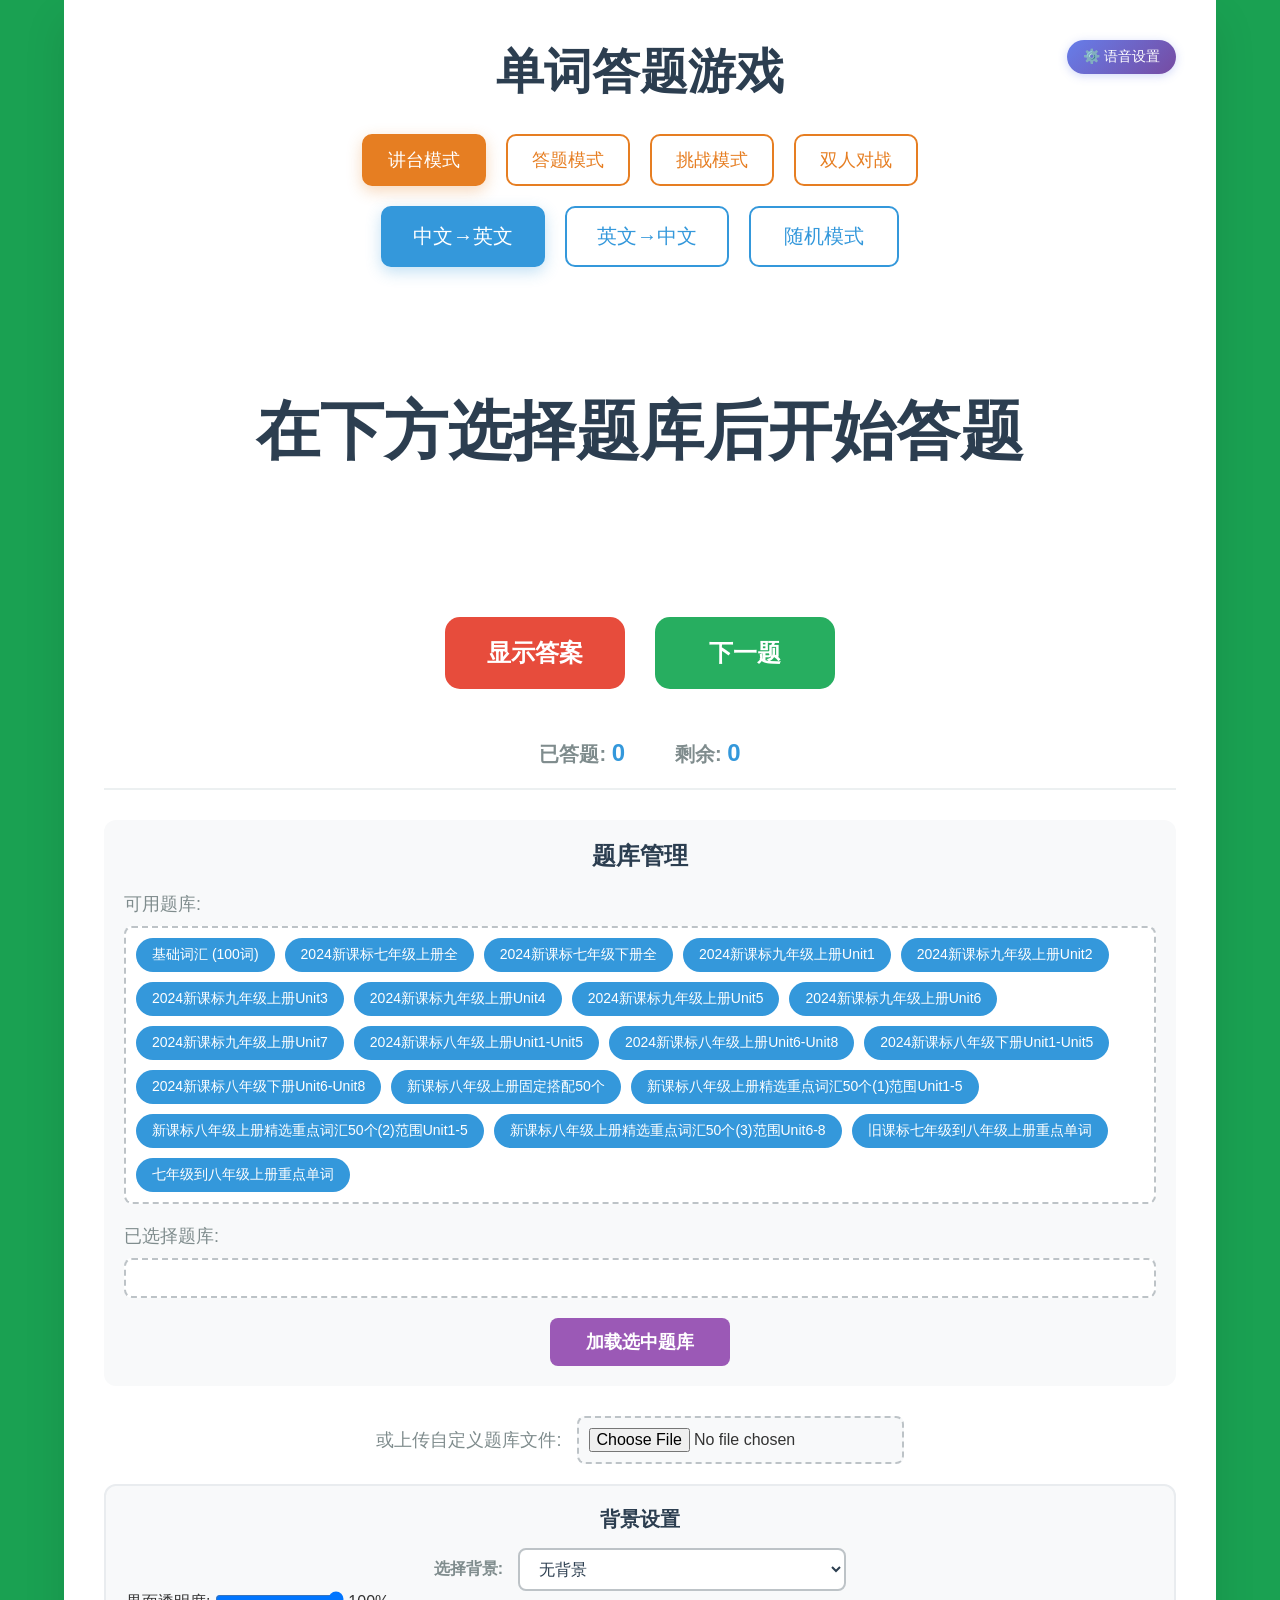
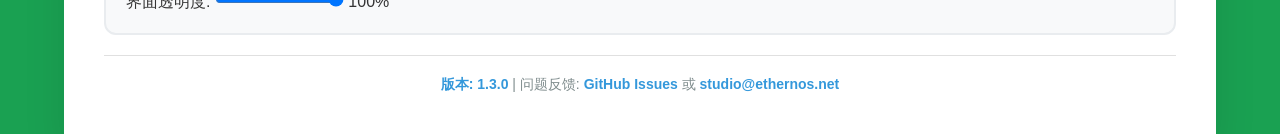
==== commit ec2814ea: "feat: 模块化重构并修复 GitHub Pages 题库加载 - 重构为模块化 css/js 结构，新增双人对战页面 - 新增 2024 新课标九年级上册 Unit1-7 词库 - 修复静态托管无" ====
--- a/index.html
+++ b/index.html
@@ -4,7 +4,14 @@
     <meta charset="UTF-8">
     <meta name="viewport" content="width=device-width, initial-scale=1.0">
     <title>单词答题游戏</title>
-    <link rel="stylesheet" href="styles.css">
+    <!-- 样式按以下顺序加载，顺序影响层叠结果 -->
+    <link rel="stylesheet" href="css/base.css">
+    <link rel="stylesheet" href="css/layout.css">
+    <link rel="stylesheet" href="css/states.css">
+    <link rel="stylesheet" href="css/bank.css">
+    <link rel="stylesheet" href="css/challenge.css">
+    <link rel="stylesheet" href="css/responsive.css">
+    <link rel="stylesheet" href="css/settings.css">
 </head>
 <body>
     <div class="container">
@@ -14,9 +21,7 @@
                 <button id="lecture-mode" class="app-mode-btn active">讲台模式</button>
                 <button id="quiz-mode" class="app-mode-btn">答题模式</button>
                 <button id="challenge-mode" class="app-mode-btn">挑战模式</button>
-            </div>
-            <div class="preview-switch">
-                <button id="preview-mode" class="preview-btn">切换到预览版</button>
+                <button id="pvp-mode" class="app-mode-btn">双人对战</button>
             </div>
             <div class="mode-selector" id="regular-mode-selector">
                 <button id="chinese-to-english" class="mode-btn active">中文→英文</button>
@@ -212,18 +217,15 @@
         <!-- 版本信息和反馈 -->
         <div class="version-info">
             <div class="version-text">
-                <a href="version.html">版本: 1.2.0</a> |
+                <a href="version.html">版本: 1.3.0</a> |
                 问题反馈: <a href="https://github.com/dhjs0000/QuizSlide/issues" target="_blank">GitHub Issues</a> 或
-                <a href="mailto:studio@ethernos.cn">studio@ethernos.cn</a>
+                <a href="mailto:studio@ethernos.net">studio@ethernos.net</a>
             </div>
         </div>
     </div>
-        <!-- 中文拼音转换库 -->
-        <script src="pinyin-pro.js"></script>
-        <!-- 英文音标数据 -->
-        <script src="json/en_US.json" type="application/json"></script>
-        <script src="json/en_UK.json" type="application/json"></script>
-        <script src="script.js"></script>
-    <script src="main.js"></script>
+
+    <!-- 拼音库是全局脚本，必须先于模块执行 -->
+    <script src="pinyin-pro.js"></script>
+    <script type="module" src="js/app.js"></script>
 </body>
-</html>+</html>
--- a/css/base.css
+++ b/css/base.css
@@ -0,0 +1,267 @@
+/* 基础：全局重置、页面骨架、头部、音标、语音面板与模式按钮 */
+/* 全局样式 */
+* {
+    margin: 0;
+    padding: 0;
+    box-sizing: border-box;
+}
+
+/* 发音按钮样式 */
+.speak-btn {
+    background: linear-gradient(135deg, #667eea 0%, #764ba2 100%);
+    color: white;
+    border: none;
+    padding: 10px 20px;
+    border-radius: 25px;
+    cursor: pointer;
+    font-size: 16px;
+    font-weight: bold;
+    margin-top: 15px;
+    transition: all 0.3s ease;
+    box-shadow: 0 4px 15px rgba(102, 126, 234, 0.3);
+    display: inline-flex;
+    align-items: center;
+    gap: 8px;
+}
+
+.speak-btn:hover {
+    box-shadow: 0 6px 20px rgba(102, 126, 234, 0.4);
+}
+
+.speak-btn:active {
+    transform: translateY(0);
+    box-shadow: 0 2px 10px rgba(102, 126, 234, 0.3);
+}
+
+.speak-btn.speaking {
+    background: linear-gradient(135deg, #f093fb 0%, #f5576c 100%);
+    animation: pulse 1.5s infinite;
+}
+
+@keyframes pulse {
+    0% {
+        box-shadow: 0 4px 15px rgba(240, 147, 251, 0.3);
+    }
+    50% {
+        box-shadow: 0 4px 25px rgba(240, 147, 251, 0.6);
+    }
+    100% {
+        box-shadow: 0 4px 15px rgba(240, 147, 251, 0.3);
+    }
+}
+
+body {
+    font-family: 'Microsoft YaHei', '微软雅黑', Arial, sans-serif;
+    background: #1aa152;
+    background-size: cover;
+    background-position: center;
+    background-repeat: no-repeat;
+    background-attachment: fixed;
+    min-height: 100vh;
+    display: flex;
+    justify-content: center;
+    align-items: center;
+    color: #333;
+    transition: background-image 0.5s ease;
+}
+
+body.has-background {
+    background-color: transparent;
+}
+
+/* 容器样式 */
+.container {
+    background: white;
+    box-shadow: 0 20px 40px rgba(0,0,0,0.1);
+    padding: 40px;
+    max-width: 1200px;
+    width: 90%;
+    min-height: 600px;
+    display: flex;
+    flex-direction: column;
+}
+
+/* 头部区域 */
+header {
+    text-align: center;
+    margin-bottom: 40px;
+    position: relative;
+}
+
+header h1 {
+    font-size: 48px;
+    color: #2c3e50;
+    margin-bottom: 30px;
+    font-weight: bold;
+}
+
+/* 拼音和音标样式 */
+.phonetic-container {
+    display: flex;
+    justify-content: center;
+    gap: 30px;
+    margin-top: 8px;
+    margin-bottom: 15px;
+    flex-wrap: wrap;
+}
+
+.phonetic-item {
+    display: flex;
+    align-items: center;
+    gap: 8px;
+    background: rgba(127, 140, 141, 0.1);
+    padding: 8px 15px;
+    border-radius: 20px;
+    border: 1px solid rgba(127, 140, 141, 0.2);
+}
+
+.phonetic-label {
+    font-size: 14px;
+    color: #7f8c8d;
+    font-weight: bold;
+    font-family: 'Microsoft YaHei', '微软雅黑', Arial, sans-serif;
+}
+
+.phonetic-text {
+    font-size: 18px;
+    color: #7f8c8d;
+    font-style: italic;
+    font-family: 'Arial', sans-serif;
+    letter-spacing: 1px;
+}
+
+.phonetic-text:empty {
+    display: none;
+}
+
+.phonetic-container:empty {
+    display: none;
+}
+
+/* 语音设置样式 */
+.speech-settings {
+    position: absolute;
+    top: 0;
+    right: 0;
+}
+
+.speech-settings-btn {
+    background: linear-gradient(135deg, #667eea 0%, #764ba2 100%);
+    color: white;
+    border: none;
+    padding: 8px 16px;
+    border-radius: 20px;
+    cursor: pointer;
+    font-size: 14px;
+    transition: all 0.3s ease;
+    box-shadow: 0 2px 10px rgba(102, 126, 234, 0.3);
+}
+
+.speech-settings-btn:hover {
+    box-shadow: 0 4px 15px rgba(102, 126, 234, 0.4);
+}
+
+.speech-panel {
+    position: absolute;
+    top: 50px;
+    right: 0;
+    background: white;
+    border-radius: 15px;
+    box-shadow: 0 10px 30px rgba(0,0,0,0.2);
+    padding: 20px;
+    width: 300px;
+    z-index: 1000;
+    border: 1px solid #e0e0e0;
+}
+
+.speech-panel.hidden {
+    display: none;
+}
+
+.speech-panel h4 {
+    margin-bottom: 15px;
+    color: #2c3e50;
+    font-size: 18px;
+    text-align: center;
+}
+
+.setting-item {
+    display: flex;
+    align-items: center;
+    margin-bottom: 15px;
+    gap: 10px;
+}
+
+.setting-item label {
+    font-weight: bold;
+    color: #555;
+    min-width: 60px;
+    font-size: 14px;
+}
+
+.setting-item input[type="range"] {
+    flex: 1;
+    margin: 0 5px;
+}
+
+.setting-item input[type="checkbox"] {
+    width: 18px;
+    height: 18px;
+}
+
+.setting-item span {
+    min-width: 30px;
+    text-align: center;
+    font-weight: bold;
+    color: #667eea;
+    font-size: 12px;
+}
+
+.close-panel-btn {
+    width: 100%;
+    background: #95a5a6;
+    color: white;
+    border: none;
+    padding: 10px;
+    border-radius: 8px;
+    cursor: pointer;
+    font-size: 14px;
+    font-weight: bold;
+    transition: all 0.3s ease;
+    margin-top: 10px;
+}
+
+.close-panel-btn:hover {
+    background: #7f8c8d;
+}
+
+.mode-selector {
+    display: flex;
+    justify-content: center;
+    gap: 20px;
+    flex-wrap: wrap;
+}
+
+/* 模式按钮 */
+.mode-btn {
+    padding: 15px 30px;
+    font-size: 20px;
+    border: 2px solid #3498db;
+    background: white;
+    color: #3498db;
+    border-radius: 10px;
+    cursor: pointer;
+    transition: all 0.3s ease;
+    min-width: 150px;
+}
+
+.mode-btn:hover {
+    background: #3498db;
+    color: white;
+}
+
+.mode-btn.active {
+    background: #3498db;
+    color: white;
+    box-shadow: 0 5px 15px rgba(52, 152, 219, 0.3);
+}
--- a/css/layout.css
+++ b/css/layout.css
@@ -0,0 +1,287 @@
+/* 主区域布局：题目、控制条、选项、统计、页脚题库与上传 */
+/* 主要内容区域 */
+main {
+    flex: 1;
+    display: flex;
+    flex-direction: column;
+}
+
+/* 题目显示区域 */
+.question-area {
+    flex: 1;
+    display: flex;
+    flex-direction: column;
+    justify-content: center;
+    align-items: center;
+    margin: 40px 0;
+    min-height: 200px;
+}
+
+.question-text {
+    font-size: 64px;
+    font-weight: bold;
+    color: #2c3e50;
+    text-align: center;
+    margin-bottom: 30px;
+    line-height: 1.4;
+}
+
+.answer-text {
+    font-size: 48px;
+    color: #27ae60;
+    text-align: center;
+    opacity: 0;
+    transform: translateY(20px);
+    transition: all 0.5s ease;
+}
+
+.answer-text.show {
+    opacity: 1;
+    transform: translateY(0);
+}
+
+/* 应用模式选择器 */
+.app-mode-selector {
+    display: flex;
+    justify-content: center;
+    gap: 20px;
+    margin: 20px 0;
+}
+
+.app-mode-btn {
+    padding: 12px 24px;
+    font-size: 18px;
+    border: 2px solid #e67e22;
+    background: white;
+    color: #e67e22;
+    border-radius: 10px;
+    cursor: pointer;
+    transition: all 0.3s ease;
+    min-width: 120px;
+}
+
+.app-mode-btn:hover {
+    background: #e67e22;
+    color: white;
+}
+
+.app-mode-btn.active {
+    background: #e67e22;
+    color: white;
+    box-shadow: 0 5px 15px rgba(230, 126, 34, 0.3);
+}
+
+
+/* 讲台模式控制 */
+.lecture-controls {
+    display: flex;
+    justify-content: center;
+    gap: 30px;
+    margin: 30px 0;
+}
+
+/* 答题模式控制 */
+.quiz-controls {
+    display: flex;
+    flex-direction: column;
+    align-items: center;
+    gap: 20px;
+    margin: 30px 0;
+}
+
+.options-container {
+    display: grid;
+    grid-template-columns: 1fr 1fr;
+    gap: 15px;
+    width: 100%;
+    max-width: 600px;
+    margin: 0 auto;
+}
+
+.option-btn {
+    padding: 20px 30px;
+    font-size: 20px;
+    border: 2px solid #3498db;
+    background: white;
+    color: #3498db;
+    border-radius: 12px;
+    cursor: pointer;
+    transition: all 0.3s ease;
+    min-height: 60px;
+    text-align: center;
+    display: flex;
+    align-items: center;
+    justify-content: center;
+}
+
+.option-btn:hover {
+    background: #3498db;
+    color: white;
+}
+
+.option-btn.correct {
+    background: #27ae60;
+    color: white;
+    border-color: #27ae60;
+}
+
+.option-btn.incorrect {
+    background: #e74c3c;
+    color: white;
+    border-color: #e74c3c;
+}
+
+.option-btn:disabled {
+    cursor: not-allowed;
+    opacity: 0.7;
+}
+
+.quiz-result {
+    font-size: 24px;
+    font-weight: bold;
+    text-align: center;
+    min-height: 30px;
+    margin: 10px 0;
+}
+
+.quiz-result.correct {
+    color: #27ae60;
+}
+
+.quiz-result.incorrect {
+    color: #e74c3c;
+}
+
+.control-btn {
+    padding: 20px 40px;
+    font-size: 24px;
+    border: none;
+    border-radius: 15px;
+    cursor: pointer;
+    transition: all 0.3s ease;
+    font-weight: bold;
+    min-width: 180px;
+}
+
+.control-btn:disabled {
+    opacity: 0.45;
+    cursor: not-allowed;
+}
+
+#show-answer {
+    background: #e74c3c;
+    color: white;
+}
+
+#show-answer:hover {
+    background: #c0392b;
+    box-shadow: 0 5px 15px rgba(231, 76, 60, 0.3);
+}
+
+#next-question {
+    background: #27ae60;
+    color: white;
+}
+
+#next-question:hover {
+    background: #229954;
+    box-shadow: 0 5px 15px rgba(39, 174, 96, 0.3);
+}
+
+/* 统计信息 */
+.stats {
+    display: flex;
+    justify-content: center;
+    gap: 50px;
+    font-size: 20px;
+    color: #7f8c8d;
+    margin: 20px 0;
+}
+
+.stats span {
+    font-weight: bold;
+}
+
+#answered-count, #remaining-count {
+    color: #3498db;
+    font-size: 24px;
+}
+
+/* 底部区域 */
+footer {
+    margin-top: auto;
+    padding-top: 30px;
+    border-top: 2px solid #ecf0f1;
+}
+
+/* 内置题库选择器 */
+.built-in-banks {
+    display: flex;
+    align-items: center;
+    justify-content: center;
+    gap: 15px;
+    font-size: 18px;
+    margin-bottom: 20px;
+    flex-wrap: wrap;
+}
+
+.built-in-banks label {
+    color: #7f8c8d;
+}
+
+#built-in-selector {
+    padding: 10px 15px;
+    border: 2px solid #bdc3c7;
+    border-radius: 8px;
+    background: white;
+    font-size: 16px;
+    cursor: pointer;
+    min-width: 200px;
+}
+
+#built-in-selector:hover {
+    border-color: #3498db;
+}
+
+#load-built-in {
+    padding: 10px 20px;
+    font-size: 16px;
+    background: #9b59b6;
+    color: white;
+    border: none;
+    border-radius: 8px;
+    cursor: pointer;
+    transition: all 0.3s ease;
+}
+
+#load-built-in:hover {
+    background: #8e44ad;
+    box-shadow: 0 5px 15px rgba(155, 89, 182, 0.3);
+}
+
+/* 文件上传区域 */
+.file-upload {
+    display: flex;
+    align-items: center;
+    justify-content: center;
+    gap: 15px;
+    font-size: 18px;
+}
+
+.file-upload label {
+    color: #7f8c8d;
+}
+
+#csv-file {
+    padding: 10px;
+    border: 2px dashed #bdc3c7;
+    border-radius: 8px;
+    background: #f8f9fa;
+    cursor: pointer;
+    font-size: 16px;
+}
+
+#csv-file:hover {
+    border-color: #3498db;
+    background: #ebf3fd;
+}
--- a/css/states.css
+++ b/css/states.css
@@ -0,0 +1,320 @@
+/* 状态与适配：特殊状态、移动端基础布局、大屏、动效与无障碍 */
+/* 特殊状态样式 */
+.hidden {
+    display: none;
+}
+
+.show {
+    display: block;
+}
+
+.loading {
+    opacity: 0.6;
+    pointer-events: none;
+}
+
+.error {
+    color: #e74c3c;
+    font-size: 18px;
+    text-align: center;
+    margin: 20px 0;
+}
+
+/* 响应式设计 - 手机端优化 */
+@media (max-width: 768px) {
+    body {
+        background-size: cover;
+        background-position: center;
+        min-height: 100vh;
+        padding: 0;
+        margin: 0;
+    }
+    
+    .container {
+        padding: 15px;
+        margin: 10px;
+        width: calc(100% - 20px);
+        min-height: calc(100vh - 20px);
+        box-shadow: 0 10px 20px rgba(0,0,0,0.1);
+        border-radius: 10px;
+    }
+    
+
+    header {
+        margin-bottom: 20px;
+        padding: 0 10px;
+    }
+    
+    header h1 {
+        font-size: 28px;
+        margin-bottom: 15px;
+        line-height: 1.2;
+    }
+    
+    /* 语音设置面板手机端适配 */
+    .speech-settings {
+        position: static;
+        text-align: right;
+        margin-bottom: 15px;
+    }
+    
+    .speech-panel {
+        position: fixed;
+        top: 50%;
+        left: 50%;
+        transform: translate(-50%, -50%);
+        width: 90%;
+        max-width: 320px;
+        right: auto;
+        z-index: 2000;
+    }
+    
+    .question-area {
+        margin: 20px 0;
+        min-height: 150px;
+        padding: 0 10px;
+    }
+    
+    .question-text {
+        font-size: 32px;
+        margin-bottom: 20px;
+        line-height: 1.3;
+        word-break: break-word;
+    }
+    
+    .answer-text {
+        font-size: 24px;
+    }
+    
+    .phonetic-container {
+        gap: 15px;
+        margin-top: 5px;
+        margin-bottom: 10px;
+    }
+    
+    .phonetic-item {
+        padding: 6px 12px;
+        border-radius: 15px;
+        gap: 6px;
+    }
+    
+    .phonetic-label {
+        font-size: 12px;
+    }
+    
+    .phonetic-text {
+        font-size: 16px;
+        margin-top: 0;
+        margin-bottom: 0;
+    }
+    
+    /* 模式选择器手机端优化 */
+    .mode-selector {
+        gap: 8px;
+        margin: 15px 0;
+    }
+    
+    .mode-btn {
+        font-size: 16px;
+        padding: 12px 20px;
+        min-width: 120px;
+        border-radius: 8px;
+        flex: 1;
+        max-width: 160px;
+    }
+    
+    /* 应用模式选择器 */
+    .app-mode-selector {
+        gap: 10px;
+        margin: 15px 0;
+    }
+    
+    .app-mode-btn {
+        font-size: 16px;
+        padding: 10px 18px;
+        min-width: 100px;
+    }
+    
+    /* 控制按钮手机端优化 */
+    .lecture-controls {
+        gap: 15px;
+        margin: 20px 0;
+        flex-wrap: wrap;
+    }
+    
+    .quiz-controls {
+        gap: 15px;
+        margin: 20px 0;
+    }
+    
+    .control-btn {
+        font-size: 18px;
+        padding: 15px 30px;
+        min-width: 150px;
+        border-radius: 12px;
+    }
+    
+    /* 答题选项手机端优化 */
+    .options-container {
+        gap: 10px;
+        max-width: 100%;
+        padding: 0 10px;
+    }
+    
+    .option-btn {
+        padding: 15px 20px;
+        font-size: 16px;
+        min-height: 50px;
+        border-radius: 10px;
+    }
+    
+    .quiz-result {
+        font-size: 18px;
+        margin: 8px 0;
+    }
+    
+    /* 统计信息手机端优化 */
+    .stats {
+        gap: 20px;
+        font-size: 16px;
+        margin: 15px 0;
+        flex-wrap: wrap;
+    }
+    
+    #answered-count, #remaining-count {
+        font-size: 20px;
+    }
+    
+    /* 文件上传区域手机端优化 */
+    .file-upload {
+        flex-direction: column;
+        gap: 10px;
+        font-size: 16px;
+        text-align: center;
+    }
+    
+    #csv-file {
+        width: 100%;
+        max-width: 280px;
+        font-size: 14px;
+        padding: 8px;
+    }
+    
+    /* 内置题库选择器 */
+    .built-in-banks {
+        flex-direction: column;
+        gap: 10px;
+        font-size: 16px;
+        text-align: center;
+    }
+    
+    #built-in-selector {
+        width: 100%;
+        max-width: 280px;
+        font-size: 14px;
+        padding: 8px 12px;
+    }
+    
+    #load-built-in {
+        font-size: 14px;
+        padding: 8px 16px;
+    }
+    
+    footer {
+        padding-top: 20px;
+        margin-top: 20px;
+    }
+}
+
+/* 一体机大屏幕优化 */
+@media (min-width: 1920px) {
+    .container {
+        max-width: 1400px;
+        padding: 60px;
+    }
+    
+    header h1 {
+        font-size: 56px;
+    }
+    
+    .question-text {
+        font-size: 72px;
+    }
+    
+    .answer-text {
+        font-size: 56px;
+    }
+    
+    .mode-btn {
+        font-size: 24px;
+        padding: 20px 40px;
+    }
+    
+    .control-btn {
+        font-size: 28px;
+        padding: 25px 50px;
+    }
+}
+
+/* 动画效果 */
+@keyframes fadeIn {
+    from {
+        opacity: 0;
+        transform: translateY(30px);
+    }
+    to {
+        opacity: 1;
+        transform: translateY(0);
+    }
+}
+
+@keyframes slideIn {
+    from {
+        transform: translateX(-100%);
+        opacity: 0;
+    }
+    to {
+        transform: translateX(0);
+        opacity: 1;
+    }
+}
+
+/* 触摸设备优化 */
+@media (hover: none) and (pointer: coarse) {
+    .mode-btn, .control-btn {
+        padding: 25px 45px;
+        font-size: 26px;
+    }
+    
+    .question-text {
+        font-size: 68px;
+    }
+    
+    .answer-text {
+        font-size: 52px;
+    }
+}
+
+/* 高对比度模式支持 */
+@media (prefers-contrast: high) {
+    .container {
+        border: 3px solid #000;
+    }
+    
+    .mode-btn, .control-btn {
+        border-width: 3px;
+    }
+    
+    .question-text, .answer-text {
+        text-shadow: 2px 2px 4px rgba(0,0,0,0.3);
+    }
+}
+
+/* 减少动画模式 */
+@media (prefers-reduced-motion: reduce) {
+    * {
+        animation-duration: 0.01ms !important;
+        animation-iteration-count: 1 !important;
+        transition-duration: 0.01ms !important;
+    }
+}
--- a/css/bank.css
+++ b/css/bank.css
@@ -0,0 +1,78 @@
+/* 题库管理与多选题库列表 */
+/* 题库管理 */
+.bank-management {
+    margin-bottom: 30px;
+    padding: 20px;
+    background: #f8f9fa;
+    border-radius: 12px;
+}
+
+.bank-management h3 {
+    text-align: center;
+    color: #2c3e50;
+    margin-bottom: 20px;
+    font-size: 24px;
+}
+
+.available-banks, .selected-banks {
+    margin-bottom: 20px;
+}
+
+.available-banks label, .selected-banks label {
+    display: block;
+    color: #7f8c8d;
+    font-size: 18px;
+    margin-bottom: 10px;
+}
+
+.bank-list, .selected-bank-list {
+    display: flex;
+    flex-wrap: wrap;
+    gap: 10px;
+    min-height: 40px;
+    padding: 10px;
+    background: white;
+    border: 2px dashed #bdc3c7;
+    border-radius: 8px;
+}
+
+.bank-item {
+    padding: 8px 16px;
+    background: #3498db;
+    color: white;
+    border-radius: 20px;
+    font-size: 14px;
+    cursor: pointer;
+    transition: all 0.3s ease;
+    white-space: nowrap;
+}
+
+.bank-item:hover {
+    background: #2980b9;
+}
+
+.bank-item.selected {
+    background: #27ae60;
+}
+
+.bank-item.selected:hover {
+    background: #229954;
+}
+
+#load-selected-banks {
+    display: block;
+    margin: 0 auto;
+    padding: 12px 30px;
+    font-size: 18px;
+    background: #9b59b6;
+    color: white;
+    border: none;
+    border-radius: 8px;
+    cursor: pointer;
+    transition: all 0.3s ease;
+}
+
+#load-selected-banks:hover {
+    background: #8e44ad;
+    box-shadow: 0 5px 15px rgba(155, 89, 182, 0.3);
+}
--- a/css/challenge.css
+++ b/css/challenge.css
@@ -0,0 +1,276 @@
+/* 挑战模式：设置、计时计分与结果页 */
+/* 挑战模式样式 */
+.challenge-controls {
+    display: flex;
+    flex-direction: column;
+    align-items: center;
+    gap: 20px;
+    margin: 30px 0;
+}
+
+.challenge-mode-selection {
+    text-align: center;
+    margin-bottom: 30px;
+}
+
+.challenge-mode-selection h3 {
+    font-size: 28px;
+    color: #2c3e50;
+    margin-bottom: 20px;
+}
+
+.challenge-mode-options {
+    display: flex;
+    justify-content: center;
+    gap: 20px;
+    flex-wrap: wrap;
+}
+
+.challenge-mode-btn {
+    padding: 15px 30px;
+    font-size: 20px;
+    border: 2px solid #e67e22;
+    background: white;
+    color: #e67e22;
+    border-radius: 10px;
+    cursor: pointer;
+    transition: all 0.3s ease;
+    min-width: 150px;
+}
+
+.challenge-mode-btn:hover {
+    background: #e67e22;
+    color: white;
+}
+
+/* 挑战模式题目数量设置 */
+.challenge-question-count {
+    margin-top: 30px;
+    padding: 20px;
+    background: white;
+    border-radius: 10px;
+    box-shadow: 0 2px 10px rgba(0, 0, 0, 0.05);
+    text-align: center;
+}
+
+.challenge-question-count label {
+    font-size: 16px;
+    font-weight: 600;
+    color: #2c3e50;
+    margin-right: 15px;
+}
+
+.challenge-question-count input[type="number"] {
+    padding: 10px 15px;
+    border: 2px solid #e0e0e0;
+    border-radius: 8px;
+    font-size: 16px;
+    width: 80px;
+    text-align: center;
+    transition: border-color 0.3s ease;
+}
+
+.challenge-question-count input[type="number"]:focus {
+    outline: none;
+    border-color: #e67e22;
+    box-shadow: 0 0 0 3px rgba(230, 126, 34, 0.1);
+}
+
+.question-count-hint {
+    font-size: 14px;
+    color: #7f8c8d;
+    margin-left: 10px;
+    display: block;
+    margin-top: 8px;
+}
+
+.challenge-quiz-interface {
+    display: flex;
+    flex-direction: column;
+    align-items: center;
+    gap: 20px;
+    width: 100%;
+}
+
+.challenge-settings {
+    display: flex;
+    align-items: center;
+    gap: 15px;
+    margin-bottom: 20px;
+    padding: 15px 25px;
+    background: #f8f9fa;
+    border-radius: 12px;
+    border: 2px solid #e67e22;
+}
+
+.challenge-settings label {
+    font-size: 18px;
+    color: #2c3e50;
+    font-weight: bold;
+}
+
+#auto-switch-time {
+    padding: 8px 15px;
+    font-size: 16px;
+    border: 2px solid #bdc3c7;
+    border-radius: 8px;
+    background: white;
+    color: #2c3e50;
+    cursor: pointer;
+    min-width: 120px;
+}
+
+#auto-switch-time:hover {
+    border-color: #e67e22;
+}
+
+#auto-switch-time:focus {
+    outline: none;
+    border-color: #e67e22;
+    box-shadow: 0 0 0 3px rgba(230, 126, 34, 0.1);
+}
+
+.challenge-timer, .challenge-score {
+    font-size: 24px;
+    font-weight: bold;
+    color: #2c3e50;
+    background: #f8f9fa;
+    padding: 10px 20px;
+    border-radius: 8px;
+    margin: 10px 0;
+}
+
+.challenge-timer span, .challenge-score span {
+    color: #e74c3c;
+}
+
+/* 挑战模式结果样式 */
+.challenge-results {
+    text-align: center;
+    padding: 40px 20px;
+}
+
+.challenge-results h2 {
+    font-size: 36px;
+    color: #27ae60;
+    margin-bottom: 30px;
+}
+
+.results-summary {
+    display: flex;
+    justify-content: center;
+    gap: 40px;
+    margin-bottom: 40px;
+    flex-wrap: wrap;
+}
+
+.result-item {
+    display: flex;
+    flex-direction: column;
+    align-items: center;
+    background: #f8f9fa;
+    padding: 20px;
+    border-radius: 12px;
+    min-width: 120px;
+}
+
+.result-item span:first-child {
+    font-size: 18px;
+    color: #7f8c8d;
+    margin-bottom: 10px;
+}
+
+.result-item span:last-child {
+    font-size: 32px;
+    font-weight: bold;
+    color: #2c3e50;
+}
+
+.results-details {
+    text-align: left;
+    max-width: 800px;
+    margin: 0 auto;
+}
+
+.results-details h3 {
+    font-size: 24px;
+    color: #2c3e50;
+    margin-bottom: 20px;
+    text-align: center;
+}
+
+.wrong-questions, .correct-questions {
+    margin-bottom: 30px;
+}
+
+.wrong-questions h4 {
+    color: #e74c3c;
+    font-size: 20px;
+    margin-bottom: 15px;
+}
+
+.correct-questions h4 {
+    color: #27ae60;
+    font-size: 20px;
+    margin-bottom: 15px;
+}
+
+.result-question {
+    background: white;
+    border: 2px solid #ecf0f1;
+    border-radius: 8px;
+    padding: 15px;
+    margin-bottom: 10px;
+}
+
+.result-question.wrong {
+    border-color: #e74c3c;
+    background: #fdf2f2;
+}
+
+.result-question.correct {
+    border-color: #27ae60;
+    background: #f0f9f0;
+}
+
+.result-question .question-text {
+    font-size: 18px;
+    font-weight: bold;
+    color: #2c3e50;
+    margin-bottom: 10px;
+}
+
+.answer-comparison {
+    display: flex;
+    justify-content: space-between;
+    gap: 20px;
+    flex-wrap: wrap;
+}
+
+.user-answer {
+    color: #e74c3c;
+    font-weight: bold;
+}
+
+.correct-answer {
+    color: #27ae60;
+    font-weight: bold;
+}
+
+.no-questions {
+    text-align: center;
+    color: #7f8c8d;
+    font-style: italic;
+    padding: 20px;
+}
+
+#restart-challenge {
+    background: #9b59b6;
+    color: white;
+    margin-top: 30px;
+}
+
+#restart-challenge:hover {
+    background: #8e44ad;
+    box-shadow: 0 5px 15px rgba(155, 89, 182, 0.3);
+}
--- a/css/responsive.css
+++ b/css/responsive.css
@@ -0,0 +1,292 @@
+/* 题库与挑战模式的移动端、低高度屏幕适配 */
+/* 题库管理手机端优化 */
+@media (max-width: 768px) {
+    .bank-management {
+        padding: 15px;
+        margin-bottom: 20px;
+    }
+    
+    .bank-management h3 {
+        font-size: 20px;
+        margin-bottom: 15px;
+    }
+    
+    .available-banks, .selected-banks {
+        margin-bottom: 15px;
+    }
+    
+    .available-banks label, .selected-banks label {
+        font-size: 16px;
+        margin-bottom: 8px;
+        text-align: center;
+    }
+    
+    .bank-list, .selected-bank-list {
+        gap: 8px;
+        padding: 8px;
+        min-height: 35px;
+    }
+    
+    .bank-item {
+        padding: 6px 12px;
+        font-size: 12px;
+        border-radius: 15px;
+    }
+    
+    #load-selected-banks {
+        font-size: 16px;
+        padding: 10px 24px;
+    }
+}
+
+/* 挑战模式手机端全面优化 */
+@media (max-width: 768px) {
+    .challenge-controls {
+        gap: 15px;
+        margin: 20px 0;
+    }
+    
+    .challenge-mode-selection {
+        margin-bottom: 20px;
+        padding: 0 10px;
+    }
+    
+    .challenge-mode-selection h3 {
+        font-size: 22px;
+        margin-bottom: 15px;
+        line-height: 1.3;
+    }
+    
+    .challenge-mode-options {
+        gap: 12px;
+        flex-direction: column;
+        align-items: center;
+    }
+    
+    .challenge-mode-btn {
+        width: 100%;
+        max-width: 280px;
+        font-size: 18px;
+        padding: 12px 24px;
+        border-radius: 8px;
+    }
+    
+    .challenge-question-count {
+        margin-top: 20px;
+        padding: 15px;
+    }
+    
+    .challenge-question-count label {
+        font-size: 14px;
+        margin-right: 10px;
+        display: block;
+        margin-bottom: 8px;
+        text-align: center;
+    }
+    
+    .challenge-question-count input[type="number"] {
+        width: 100%;
+        max-width: 120px;
+        font-size: 14px;
+        padding: 8px 12px;
+    }
+    
+    .question-count-hint {
+        font-size: 12px;
+        margin-left: 0;
+        margin-top: 5px;
+        text-align: center;
+    }
+    
+    .challenge-quiz-interface {
+        gap: 15px;
+    }
+    
+    .challenge-settings {
+        flex-direction: column;
+        text-align: center;
+        gap: 10px;
+        margin-bottom: 15px;
+        padding: 12px 20px;
+    }
+    
+    .challenge-settings label {
+        font-size: 16px;
+        margin-bottom: 5px;
+    }
+    
+    #auto-switch-time {
+        width: 100%;
+        max-width: 180px;
+        font-size: 14px;
+        padding: 6px 12px;
+    }
+    
+    .challenge-timer, .challenge-score {
+        font-size: 20px;
+        padding: 8px 16px;
+        margin: 8px 0;
+    }
+    
+    .challenge-quiz-interface .options-container {
+        grid-template-columns: 1fr;
+        max-width: 100%;
+        padding: 0 10px;
+        gap: 12px;
+    }
+    
+    .challenge-quiz-interface .option-btn {
+        padding: 18px 20px;
+        font-size: 18px;
+        min-height: 55px;
+    }
+    
+    /* 挑战模式结果页面手机端优化 */
+    .challenge-results {
+        padding: 20px 15px;
+    }
+    
+    .challenge-results h2 {
+        font-size: 28px;
+        margin-bottom: 20px;
+    }
+    
+    .results-summary {
+        flex-direction: column;
+        align-items: center;
+        gap: 15px;
+        margin-bottom: 25px;
+    }
+    
+    .result-item {
+        width: 100%;
+        max-width: 200px;
+        padding: 15px;
+        min-width: auto;
+    }
+    
+    .result-item span:first-child {
+        font-size: 16px;
+        margin-bottom: 8px;
+    }
+    
+    .result-item span:last-child {
+        font-size: 28px;
+    }
+    
+    .results-details {
+        max-width: 100%;
+        padding: 0 10px;
+    }
+    
+    .results-details h3 {
+        font-size: 20px;
+        margin-bottom: 15px;
+    }
+    
+    .wrong-questions, .correct-questions {
+        margin-bottom: 20px;
+    }
+    
+    .wrong-questions h4, .correct-questions h4 {
+        font-size: 18px;
+        margin-bottom: 10px;
+    }
+    
+    .result-question {
+        padding: 12px;
+        margin-bottom: 8px;
+    }
+    
+    .result-question .question-text {
+        font-size: 16px;
+        margin-bottom: 8px;
+    }
+    
+    .answer-comparison {
+        flex-direction: column;
+        gap: 8px;
+    }
+    
+    .user-answer, .correct-answer {
+        font-size: 14px;
+        text-align: center;
+    }
+    
+    #restart-challenge {
+        margin-top: 20px;
+        font-size: 16px;
+        padding: 12px 24px;
+    }
+}
+
+/* 响应式设计 - 挑战模式设置 */
+@media (max-width: 768px) {
+    .challenge-settings {
+        flex-direction: column;
+        text-align: center;
+        gap: 10px;
+    }
+    
+    .challenge-settings label {
+        margin-bottom: 5px;
+    }
+    
+    #auto-switch-time {
+        width: 100%;
+        max-width: 200px;
+    }
+}
+
+/* 挑战模式响应式设计 */
+@media (max-width: 768px) {
+    .challenge-mode-options {
+        flex-direction: column;
+        align-items: center;
+    }
+    
+    .challenge-mode-btn {
+        width: 100%;
+        max-width: 300px;
+    }
+    
+    .challenge-quiz-interface .options-container {
+        grid-template-columns: 1fr;
+        max-width: 400px;
+    }
+    
+    .results-summary {
+        flex-direction: column;
+        align-items: center;
+        gap: 20px;
+    }
+    
+    .answer-comparison {
+        flex-direction: column;
+        gap: 10px;
+    }
+}
+
+@media (min-width: 1920px) {
+    .challenge-mode-selection h3 {
+        font-size: 32px;
+    }
+    
+    .challenge-mode-btn {
+        font-size: 24px;
+        padding: 20px 40px;
+    }
+    
+    .challenge-timer, .challenge-score {
+        font-size: 28px;
+        padding: 15px 25px;
+    }
+    
+    .results-details h3 {
+        font-size: 28px;
+    }
+    
+    .wrong-questions h4, .correct-questions h4 {
+        font-size: 24px;
+    }
+}
--- a/css/settings.css
+++ b/css/settings.css
@@ -0,0 +1,181 @@
+/* 背景、透明度、版本信息等设置区 */
+/* 版本信息样式 */
+.version-info {
+    margin-top: 20px;
+    padding-top: 20px;
+    border-top: 1px solid #e0e0e0;
+    text-align: center;
+}
+
+/* 背景设置样式 */
+.background-settings {
+    margin-top: 20px;
+    padding: 20px;
+    background: #f8f9fa;
+    border-radius: 12px;
+    border: 2px solid #e9ecef;
+}
+
+.background-settings h4 {
+    text-align: center;
+    color: #2c3e50;
+    margin-bottom: 15px;
+    font-size: 20px;
+}
+
+.background-options {
+    display: flex;
+    align-items: center;
+    justify-content: center;
+    gap: 15px;
+    flex-wrap: wrap;
+}
+
+.background-options label {
+    color: #7f8c8d;
+    font-size: 16px;
+    font-weight: bold;
+}
+
+#background-selector {
+    padding: 10px 15px;
+    border: 2px solid #bdc3c7;
+    border-radius: 8px;
+    background: white;
+    font-size: 16px;
+    cursor: pointer;
+    min-width: 200px;
+    color: #2c3e50;
+}
+
+#background-selector:hover {
+    border-color: #3498db;
+}
+
+#background-selector:focus {
+    outline: none;
+    border-color: #3498db;
+    box-shadow: 0 0 0 3px rgba(52, 152, 219, 0.1);
+}
+
+/* 响应式设计 - 背景设置 */
+@media (max-width: 768px) {
+    .background-settings {
+        padding: 15px;
+    }
+    
+    .background-settings h4 {
+        font-size: 18px;
+    }
+    
+    .background-options {
+        flex-direction: column;
+        gap: 10px;
+    }
+    
+    #background-selector {
+        width: 100%;
+        max-width: 250px;
+    }
+}
+
+@media (min-width: 1920px) {
+    .background-settings h4 {
+        font-size: 24px;
+    }
+    
+    .background-options label {
+        font-size: 18px;
+    }
+    
+    /* 透明度选项样式 */
+    .transparency-options {
+        display: flex;
+        align-items: center;
+        justify-content: center;
+        gap: 15px;
+        margin-top: 15px;
+        flex-wrap: wrap;
+    }
+    
+    .transparency-options label {
+        color: #7f8c8d;
+        font-size: 16px;
+        font-weight: bold;
+    }
+    
+    #background-transparency {
+        flex: 1;
+        max-width: 200px;
+        margin: 0 10px;
+    }
+    
+    #transparency-value {
+        min-width: 40px;
+        text-align: center;
+        font-weight: bold;
+        color: #3498db;
+        font-size: 14px;
+    }
+    
+    /* 背景图片叠加层 */
+    body.has-background::before {
+        content: '';
+        position: fixed;
+        top: 0;
+        left: 0;
+        width: 100%;
+        height: 100%;
+        background: inherit;
+        z-index: -1;
+    }
+    
+    #background-selector {
+        font-size: 18px;
+        padding: 12px 18px;
+        min-width: 250px;
+    }
+}
+
+.version-text {
+    font-size: 14px;
+    color: #7f8c8d;
+    font-family: 'Microsoft YaHei', '微软雅黑', Arial, sans-serif;
+}
+
+.version-text a {
+    color: #3498db;
+    text-decoration: none;
+    transition: color 0.3s ease;
+}
+
+.version-text a:hover {
+    color: #2980b9;
+    text-decoration: underline;
+}
+
+/* 版本链接样式 */
+.version-text a {
+    color: #3498db;
+    text-decoration: none;
+    transition: color 0.3s ease;
+    font-weight: bold;
+}
+
+.version-text a:hover {
+    color: #2980b9;
+    text-decoration: underline;
+}
+
+/* 响应式设计 - 版本信息 */
+@media (max-width: 768px) {
+    .version-text {
+        font-size: 12px;
+    }
+}
+
+@media (min-width: 1920px) {
+    .version-text {
+        font-size: 16px;
+    }
+}
